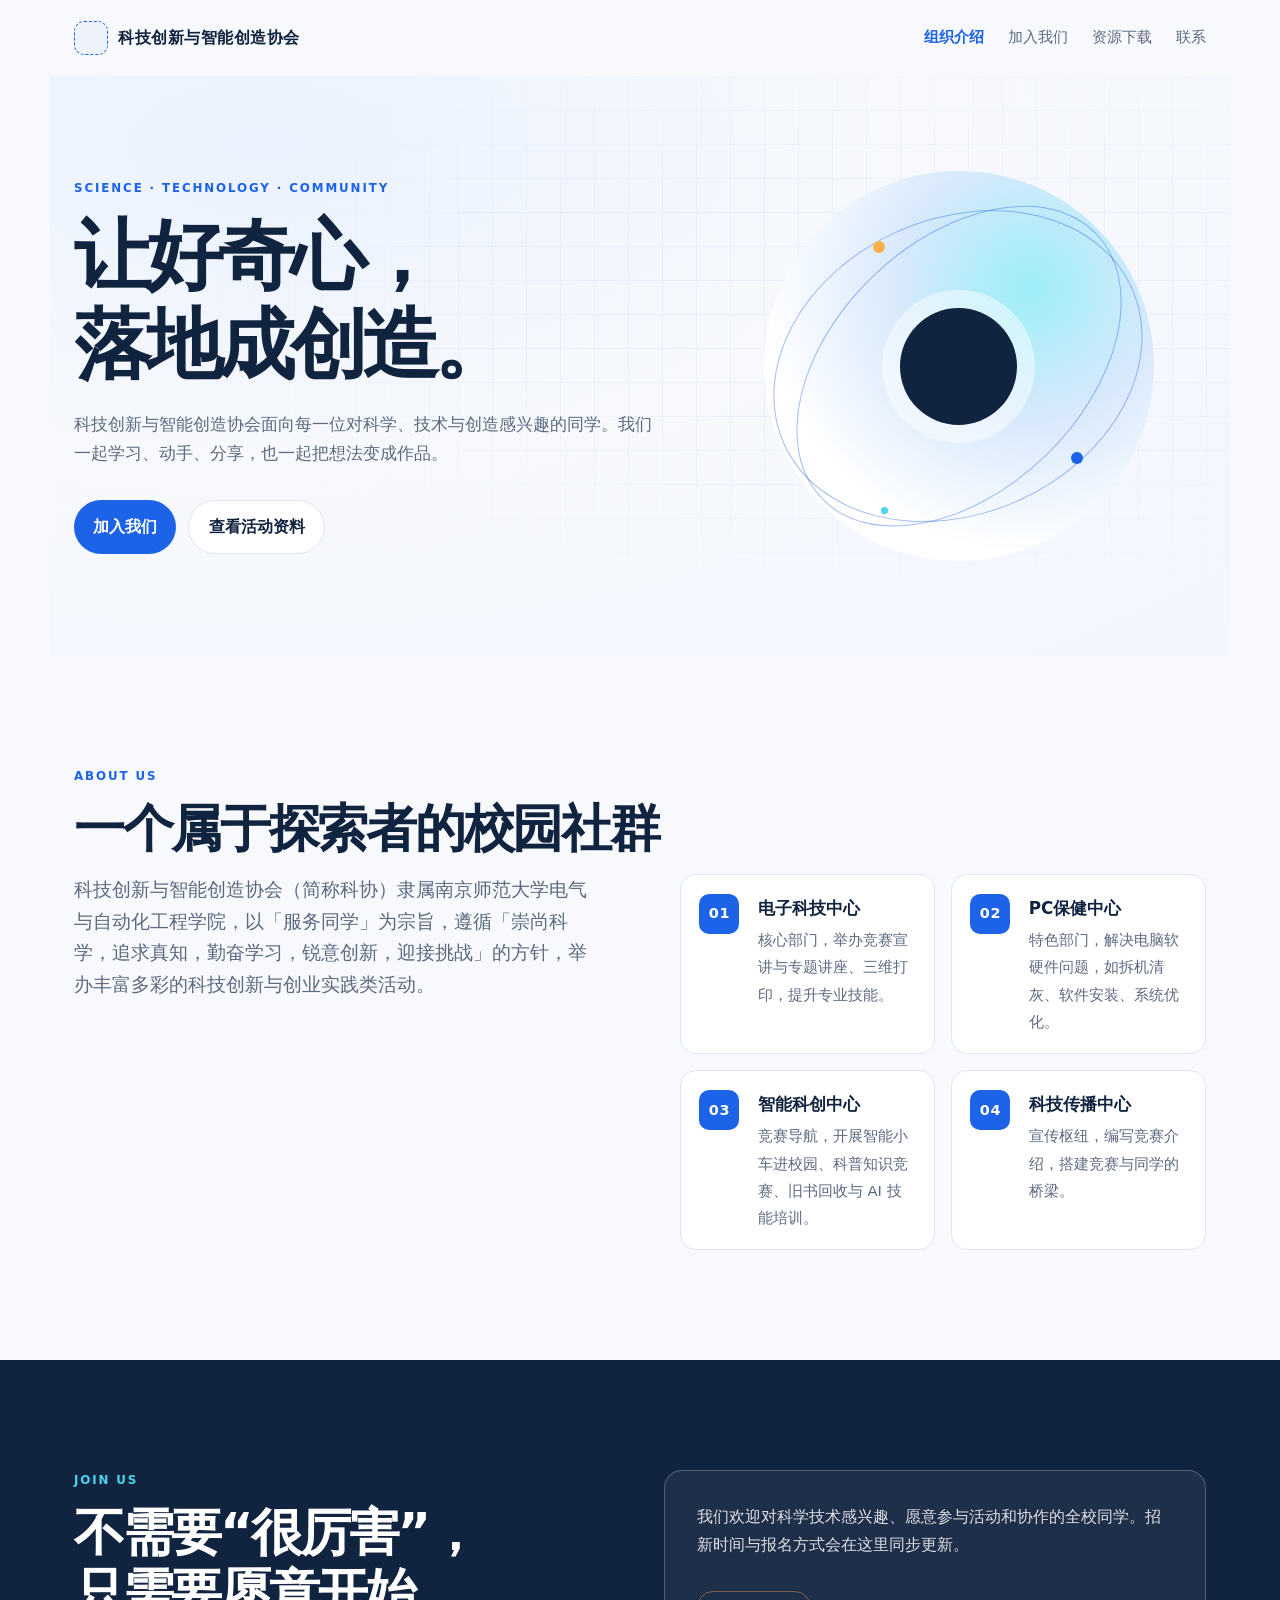
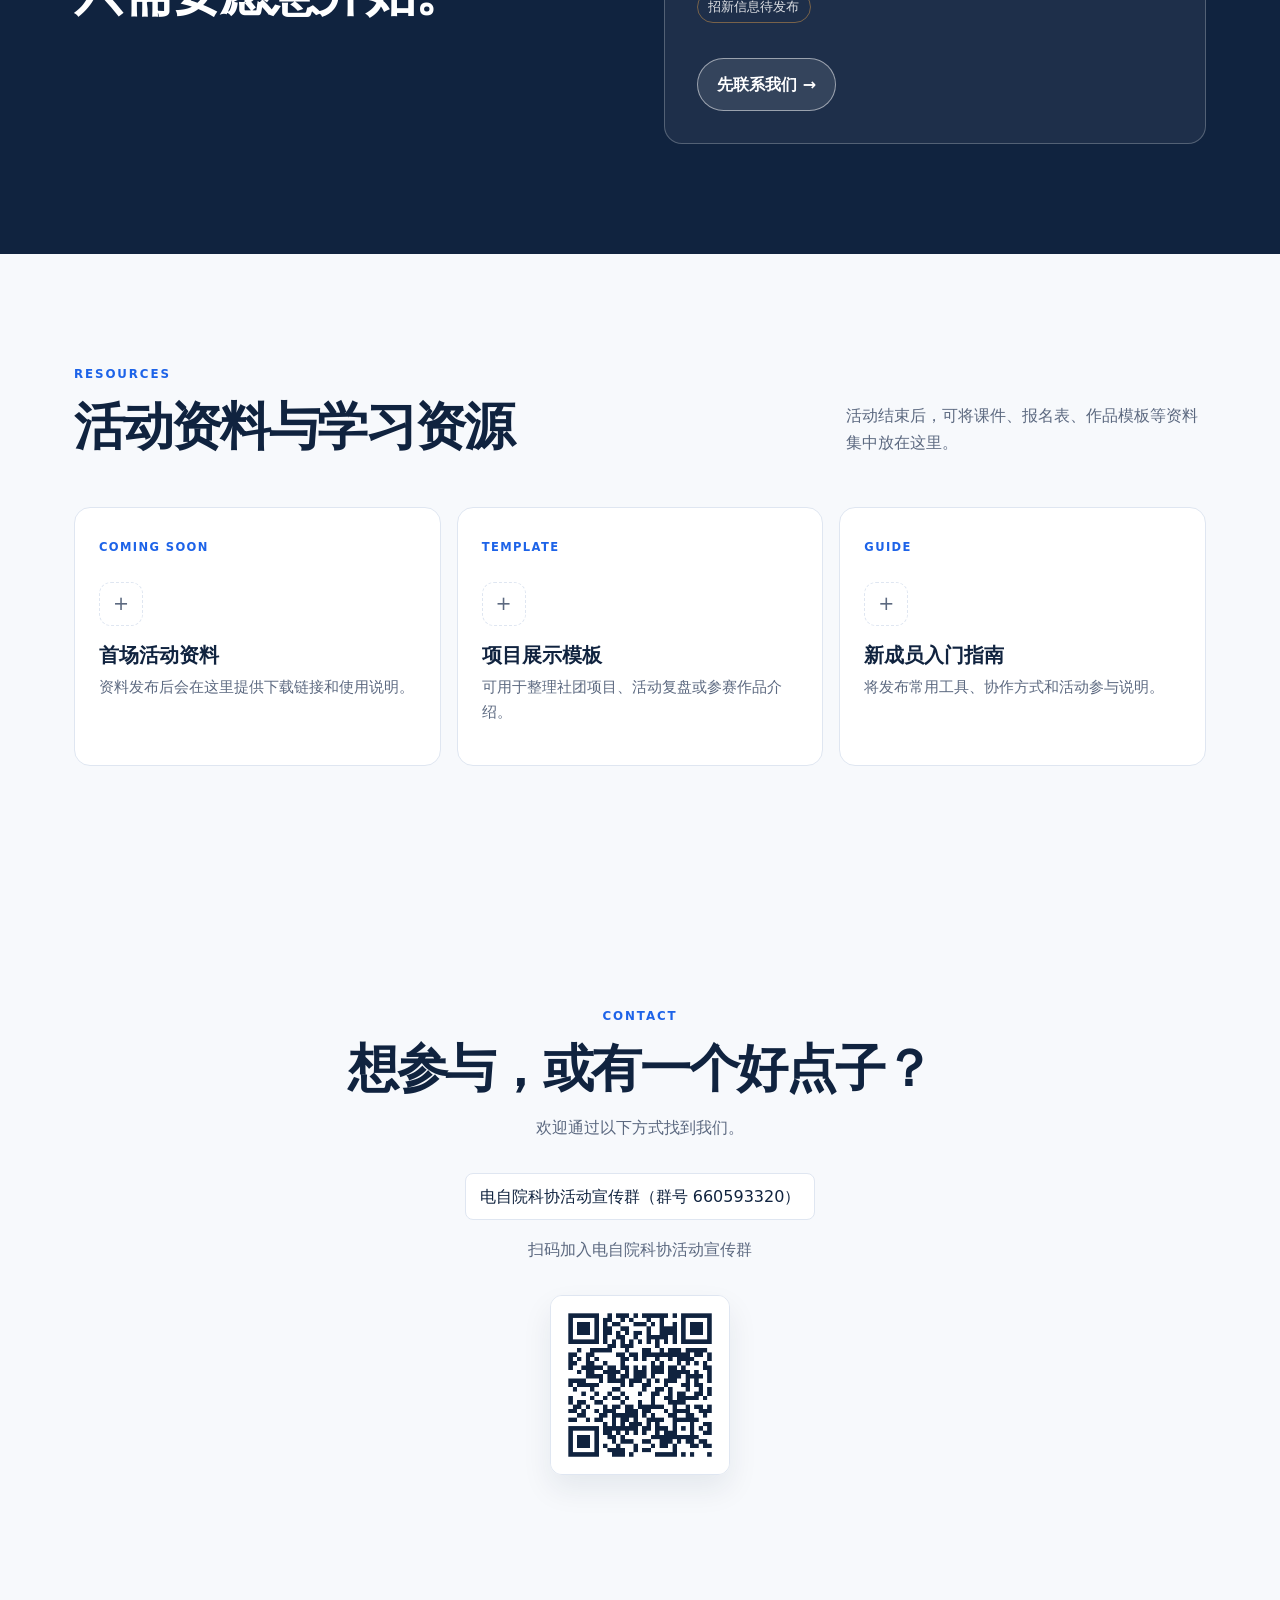
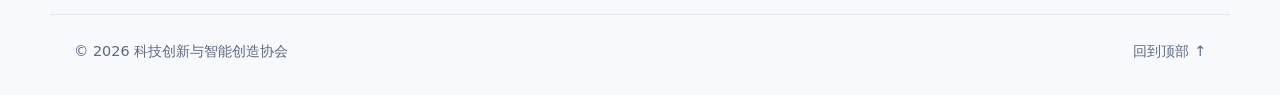
==== index.html @ 6de20d25 "feat(site): 添加favicon与分享元信息 - 新增 favicon.svg：抽象轨道图形（深蓝底、青色轨道、蓝色圆心、橙色星点），与主站品牌元素一致。 - head 增加 favicon" ====
<!doctype html>
<html lang="zh-CN">
  <head>
    <meta charset="UTF-8" />
    <meta name="viewport" content="width=device-width, initial-scale=1.0" />
    <meta
      name="description"
      content="科技创新与智能创造协会（科协）：连接热爱科学与技术的同学，开展学习、实践与分享。"
    />
    <title>科技创新与智能创造协会</title>
    <link rel="stylesheet" href="styles.css" />
    <link rel="icon" type="image/svg+xml" href="favicon.svg" />
    <meta name="theme-color" content="#10233f" />
    <meta property="og:title" content="科技创新与智能创造协会" />
    <meta property="og:description" content="科技创新与智能创造协会（科协）：连接热爱科学与技术的同学，开展学习、实践与分享。" />
    <meta property="og:type" content="website" />
    <meta property="og:url" content="https://mashedpotato817.github.io/kexieweb/" />
  </head>
  <body>
    <a class="skip-link" href="#main">跳到主要内容</a>
    <header class="site-header">
      <a class="brand" href="#top" aria-label="科技创新与智能创造协会首页">
        <span class="brand-mark" aria-hidden="true"></span>
        <span>科技创新与智能创造协会</span>
      </a>
      <button class="menu-button" type="button" aria-expanded="false" aria-controls="nav">菜单</button>
      <nav id="nav" aria-label="主导航">
        <a href="#about">组织介绍</a>
        <a href="#join">加入我们</a>
        <a href="#resources">资源下载</a>
        <a href="#contact">联系</a>
      </nav>
    </header>

    <main id="main">
      <section id="top" class="hero">
        <div class="hero-copy">
          <p class="eyebrow">SCIENCE · TECHNOLOGY · COMMUNITY</p>
          <h1>让好奇心，<br />落地成创造。</h1>
          <p class="lead">科技创新与智能创造协会面向每一位对科学、技术与创造感兴趣的同学。我们一起学习、动手、分享，也一起把想法变成作品。</p>
          <div class="hero-actions">
            <a class="button primary" href="#join">加入我们</a>
            <a class="button secondary" href="#resources">查看活动资料</a>
          </div>
        </div>
        <div class="hero-orbit" aria-hidden="true">
          <div class="orbit-ring ring-one"></div>
          <div class="orbit-ring ring-two"></div>
          <div class="orbit-core" aria-hidden="true"></div>
          <span class="star star-a"></span><span class="star star-b"></span><span class="star star-c"></span>
        </div>
      </section>

      <section id="about" class="section about">
        <div class="section-heading">
          <p class="eyebrow">ABOUT US</p>
          <h2>一个属于探索者的校园社群</h2>
        </div>
        <div class="about-grid">
          <p>科技创新与智能创造协会（简称科协）隶属南京师范大学电气与自动化工程学院，以「服务同学」为宗旨，遵循「崇尚科学，追求真知，勤奋学习，锐意创新，迎接挑战」的方针，举办丰富多彩的科技创新与创业实践类活动。</p>
          <div class="value-list">
            <article><span class="dept-num" aria-hidden="true">01</span><div><strong>电子科技中心</strong><span>核心部门，举办竞赛宣讲与专题讲座、三维打印，提升专业技能。</span></div></article>
            <article><span class="dept-num" aria-hidden="true">02</span><div><strong>PC保健中心</strong><span>特色部门，解决电脑软硬件问题，如拆机清灰、软件安装、系统优化。</span></div></article>
            <article><span class="dept-num" aria-hidden="true">03</span><div><strong>智能科创中心</strong><span>竞赛导航，开展智能小车进校园、科普知识竞赛、旧书回收与 AI 技能培训。</span></div></article>
            <article><span class="dept-num" aria-hidden="true">04</span><div><strong>科技传播中心</strong><span>宣传枢纽，编写竞赛介绍，搭建竞赛与同学的桥梁。</span></div></article>
          </div>
        </div>
      </section>

      <section id="join" class="section join">
        <div>
          <p class="eyebrow">JOIN US</p>
          <h2>不需要“很厉害”，<br />只需要愿意开始。</h2>
        </div>
        <div class="join-card">
          <p>我们欢迎对科学技术感兴趣、愿意参与活动和协作的全校同学。招新时间与报名方式会在这里同步更新。</p>
          <p class="notice">招新信息待发布</p>
          <a class="button secondary" href="#contact">先联系我们 →</a>
        </div>
      </section>

      <section id="resources" class="section resources">
        <div class="section-heading split-heading">
          <div><p class="eyebrow">RESOURCES</p><h2>活动资料与学习资源</h2></div>
          <p>活动结束后，可将课件、报名表、作品模板等资料集中放在这里。</p>
        </div>
        <div class="resource-grid">
          <article class="resource-card empty-card">
            <span class="resource-type">COMING SOON</span>
            <span class="resource-icon" aria-hidden="true"></span>
            <h3>首场活动资料</h3>
            <p>资料发布后会在这里提供下载链接和使用说明。</p>
          </article>
          <article class="resource-card empty-card">
            <span class="resource-type">TEMPLATE</span>
            <span class="resource-icon" aria-hidden="true"></span>
            <h3>项目展示模板</h3>
            <p>可用于整理社团项目、活动复盘或参赛作品介绍。</p>
          </article>
          <article class="resource-card empty-card">
            <span class="resource-type">GUIDE</span>
            <span class="resource-icon" aria-hidden="true"></span>
            <h3>新成员入门指南</h3>
            <p>将发布常用工具、协作方式和活动参与说明。</p>
          </article>
        </div>
      </section>

      <section id="contact" class="section contact">
        <p class="eyebrow">CONTACT</p>
        <h2>想参与，或有一个好点子？</h2>
        <p>欢迎通过以下方式找到我们。</p>
        <div class="contact-links">
          <a href="https://qm.qq.com/q/hEafZMdJ4s" target="_blank" rel="noopener noreferrer">电自院科协活动宣传群（群号 660593320）</a>
        </div>
        <p class="qr-note">扫码加入电自院科协活动宣传群</p>
        <img class="contact-qr" src="assets/qrs/QQgroup2-qr.png" alt="电自院科协活动宣传群二维码" loading="lazy" width="180" height="180" />
      </section>
    </main>

    <footer><span>© <span id="year"></span> 科技创新与智能创造协会</span><a href="#top">回到顶部 ↑</a></footer>
    <script src="script.js"></script>
  </body>
</html>
---- styles.css ----
:root {
  --ink: #10233f;
  --muted: #5c6980;
  --paper: #f7f9fc;
  --line: #dfe6f1;
  --blue: #1d63e8;
  --cyan: #49d5ed;
  --orange: #ffb04a;
  --white: #fff;
  --accent: #7a5cff;
  --radius: 16px;
  --shadow: 0 14px 30px rgba(16, 35, 63, 0.08);
  --grad: radial-gradient(120% 120% at 18% 12%, #eaf2ff 0%, #f7f9fc 45%, #f2f6ff 100%);
}

* { box-sizing: border-box; }
html { scroll-behavior: smooth; }
body {
  margin: 0;
  color: var(--ink);
  background: var(--paper);
  font: 16px/1.7 "Microsoft YaHei", "PingFang SC", system-ui, sans-serif;
}
a { color: inherit; text-decoration: none; }
:focus-visible {
  outline: 3px solid var(--accent);
  outline-offset: 2px;
  border-radius: 4px;
}
.skip-link { position: absolute; left: -999px; }
.skip-link:focus {
  left: 1rem;
  top: 1rem;
  z-index: 10;
  background: #fff;
  padding: 0.5rem 1rem;
}

.site-header {
  min-height: 76px;
  display: flex;
  align-items: center;
  justify-content: space-between;
  gap: 2rem;
  max-width: 1180px;
  padding: 0 24px;
  margin: auto;
}
.brand {
  display: flex;
  align-items: center;
  gap: 0.65rem;
  font-weight: 800;
  letter-spacing: 0.03em;
}
.brand-mark {
  display: block;
  width: 34px;
  height: 34px;
  border: 1px dashed var(--blue);
  border-radius: 10px;
  background: rgba(29, 99, 232, 0.04);
}
nav {
  display: flex;
  gap: 1.5rem;
  color: var(--muted);
  font-size: 0.94rem;
}
nav a:hover, footer a:hover, .text-link:hover { color: var(--blue); }
nav a.active { color: var(--blue); font-weight: 700; }

.section.js-reveal {
  transform: translateY(16px);
  transition: transform 0.6s ease, opacity 0.6s ease;
}
.section.js-reveal.revealed { opacity: 1; transform: none; }
@media (prefers-reduced-motion: reduce) {
  .section.js-reveal { opacity: 1; transform: none; transition: none; }
}

.menu-button {
  display: none;
  border: 0;
  background: none;
  color: var(--ink);
  font: inherit;
}

.hero, .section, footer {
  max-width: 1180px;
  margin: auto;
  padding-left: 24px;
  padding-right: 24px;
}
.hero {
  min-height: 580px;
  display: grid;
  grid-template-columns: 1.1fr 0.9fr;
  align-items: center;
  gap: 2rem;
  background: var(--grad);
  position: relative;
}
.hero::before {
  content: "";
  position: absolute;
  inset: 0;
  background-image: linear-gradient(rgba(29, 99, 232, 0.05) 1px, transparent 1px),
    linear-gradient(90deg, rgba(29, 99, 232, 0.05) 1px, transparent 1px);
  background-size: 34px 34px;
  mask-image: radial-gradient(80% 70% at 70% 40%, #000 30%, transparent 75%);
  pointer-events: none;
}
.hero > * { position: relative; }

.eyebrow {
  margin: 0 0 0.8rem;
  color: var(--blue);
  font-size: 0.74rem;
  font-weight: 800;
  letter-spacing: 0.16em;
}
h1, h2, h3, p { margin-top: 0; }
h1, h2, h3 { line-height: 1.16; }
h1 {
  font-size: clamp(2.8rem, 6vw, 5.4rem);
  letter-spacing: -0.065em;
  margin-bottom: 1.25rem;
}
h2 {
  font-size: clamp(2rem, 4vw, 3.3rem);
  letter-spacing: -0.045em;
  margin-bottom: 1rem;
}

.lead {
  max-width: 580px;
  color: var(--muted);
  font-size: 1.08rem;
}
.hero-actions {
  display: flex;
  flex-wrap: wrap;
  gap: 0.75rem;
  margin-top: 2rem;
}
.button {
  display: inline-flex;
  align-items: center;
  justify-content: center;
  border-radius: 999px;
  padding: 0.75rem 1.2rem;
  font-weight: 700;
  transition: transform 0.18s ease, box-shadow 0.18s ease, background 0.18s ease;
}
.primary { background: var(--blue); color: #fff; }
.secondary { border: 1px solid var(--line); background: #fff; }
.primary:hover {
  background: var(--accent);
  box-shadow: 0 10px 22px rgba(29, 99, 232, 0.28);
  transform: translateY(-2px);
}
.secondary:hover {
  border-color: var(--blue);
  color: var(--blue);
  box-shadow: 0 8px 18px rgba(16, 35, 63, 0.08);
  transform: translateY(-2px);
}
.button:active { transform: translateY(0); }

.hero-orbit {
  position: relative;
  width: min(390px, 75vw);
  aspect-ratio: 1;
  margin: auto;
  border-radius: 50%;
  background: radial-gradient(circle at 68% 30%, #9ceef8, #d9e9fc 35%, #fff 70%);
  overflow: hidden;
}
.orbit-core {
  position: absolute;
  inset: 35%;
  display: grid;
  place-items: center;
  border-radius: 50%;
  background: var(--ink);
  color: #fff;
  font-size: 1.6rem;
  font-weight: 800;
  letter-spacing: 0.1em;
  box-shadow: 0 0 0 18px rgba(255, 255, 255, 0.45);
}
.orbit-ring {
  position: absolute;
  border: 1px solid rgba(29, 99, 232, 0.42);
  border-radius: 50%;
  transform: rotate(-24deg);
}
.ring-one { inset: 12% 1%; }
.ring-two { inset: 1% 18%; transform: rotate(46deg); }
@keyframes floaty {
  0%, 100% { transform: translateY(0); }
  50% { transform: translateY(-6px); }
}
.star {
  position: absolute;
  width: 12px;
  height: 12px;
  border-radius: 50%;
  background: var(--orange);
  animation: floaty 5s ease-in-out infinite;
}
.star-a { top: 18%; left: 28%; }
.star-b { right: 18%; bottom: 25%; background: var(--blue); animation-delay: 0.8s; }
.star-c { bottom: 12%; left: 30%; width: 7px; height: 7px; background: var(--cyan); animation-delay: 1.6s; }

.section { padding-top: 110px; padding-bottom: 110px; }
.about-grid {
  display: grid;
  grid-template-columns: 1fr 1fr;
  gap: 5rem;
  align-items: start;
}
.about-grid > p { font-size: 1.16rem; color: var(--muted); }
.value-list {
  display: grid;
  grid-template-columns: 1fr 1fr;
  gap: 1rem;
}
.value-list article {
  display: grid;
  grid-template-columns: 44px 1fr;
  gap: 0.9rem;
  align-items: start;
  padding: 1.15rem;
  border: 1px solid var(--line);
  border-radius: var(--radius);
  background: #fff;
  transition: transform 0.2s, box-shadow 0.2s, border-color 0.2s;
}
.value-list article:hover {
  transform: translateY(-3px);
  box-shadow: var(--shadow);
  border-color: var(--blue);
}
.value-list .dept-num {
  display: grid;
  place-items: center;
  width: 40px;
  height: 40px;
  border-radius: 10px;
  color: #fff;
  background: var(--blue);
  font-weight: 800;
  font-size: 0.9rem;
  letter-spacing: 0.05em;
}
.value-list strong { display: block; font-size: 1.05rem; margin-bottom: 0.25rem; }
.value-list span { color: var(--muted); font-size: 0.92rem; }

.join {
  display: grid;
  grid-template-columns: 1fr 1fr;
  gap: 3rem;
  color: #fff;
  background: var(--ink);
  max-width: none;
  padding-left: max(24px, calc((100vw - 1132px) / 2));
  padding-right: max(24px, calc((100vw - 1132px) / 2));
}
.join .eyebrow { color: var(--cyan); }
.join-card {
  padding: 2rem;
  border: 1px solid rgba(255, 255, 255, 0.24);
  border-radius: 18px;
  background: rgba(255, 255, 255, 0.06);
  display: flex;
  flex-direction: column;
  gap: 1.1rem;
  align-items: flex-start;
}
.join-card p { color: rgba(255, 255, 255, 0.85); }
.join-card .button { margin-top: 0.3rem; }
.join-card .secondary {
  border-color: rgba(255, 255, 255, 0.5);
  background: rgba(255, 255, 255, 0.1);
  color: #fff;
}
.join-card .secondary:hover {
  border-color: var(--cyan);
  color: var(--cyan);
  box-shadow: 0 8px 18px rgba(0, 0, 0, 0.25);
}
.notice {
  display: inline-block;
  padding: 0.23rem 0.65rem;
  color: var(--orange);
  border: 1px solid rgba(255, 176, 74, 0.4);
  border-radius: 999px;
  font-size: 0.8rem;
}
.text-link { font-weight: 800; transition: color 0.18s ease; }
.text-link:hover { color: var(--cyan); }

.split-heading {
  display: flex;
  justify-content: space-between;
  align-items: end;
  gap: 2rem;
}
.split-heading > p { max-width: 360px; color: var(--muted); }

.resource-grid {
  display: grid;
  grid-template-columns: repeat(3, 1fr);
  gap: 1rem;
  margin-top: 2.2rem;
}
.resource-card {
  min-height: 220px;
  padding: 1.5rem;
  background: #fff;
  border: 1px solid var(--line);
  border-radius: var(--radius);
  transition: transform 0.2s, box-shadow 0.2s;
}
.resource-card:hover {
  transform: translateY(-4px);
  box-shadow: var(--shadow);
}
.resource-type { color: var(--blue); font-size: 0.72rem; font-weight: 800; letter-spacing: 0.12em; }
.resource-icon {
  display: grid;
  place-items: center;
  width: 44px;
  height: 44px;
  margin-top: 1.4rem;
  border: 1px dashed var(--line);
  border-radius: 12px;
  color: var(--muted);
  font-size: 1.2rem;
}
.resource-icon::before { content: "+"; }
.resource-card h3 { margin: 1.1rem 0 0.5rem; font-size: 1.25rem; }
.resource-card p { color: var(--muted); font-size: 0.94rem; }

.contact { text-align: center; padding-top: 130px; padding-bottom: 130px; }
.contact > p:not(.eyebrow) {
  max-width: 550px;
  margin: 0 auto 2rem;
  color: var(--muted);
}
.contact-links {
  display: flex;
  flex-wrap: wrap;
  justify-content: center;
  gap: 0.6rem;
  margin-bottom: 1rem;
}
.contact-links > * {
  padding: 0.55rem 0.85rem;
  background: #fff;
  border: 1px solid var(--line);
  border-radius: 8px;
  transition: border-color 0.18s, color 0.18s, transform 0.18s;
}
.contact-links a:hover {
  border-color: var(--blue);
  color: var(--blue);
  transform: translateY(-2px);
}
.qr-note { margin-top: 1.5rem; color: var(--muted); }
.contact-qr {
  width: 180px;
  height: 180px;
  object-fit: contain;
  border-radius: 12px;
  border: 1px solid var(--line);
  box-shadow: var(--shadow);
}

footer {
  display: flex;
  justify-content: space-between;
  gap: 1rem;
  padding-top: 1.5rem;
  padding-bottom: 2rem;
  color: var(--muted);
  border-top: 1px solid var(--line);
  font-size: 0.9rem;
}

@media (max-width: 700px) {
  .site-header { min-height: 64px; gap: 1rem; }
  .brand { min-width: 0; gap: 0.5rem; font-size: 0.92rem; }
  .brand > span:last-child { max-width: 180px; line-height: 1.25; }
  .menu-button { display: block; }
  nav {
    display: none;
    position: absolute;
    top: 64px;
    left: 0;
    right: 0;
    z-index: 5;
    flex-direction: column;
    gap: 0;
    padding: 0 24px 1rem;
    background: var(--paper);
    border-bottom: 1px solid var(--line);
  }
  nav.open { display: flex; }
  nav a { padding: 0.7rem 0; }
  .hero { min-height: auto; grid-template-columns: 1fr; padding-top: 68px; padding-bottom: 78px; }
  .hero-orbit { width: min(300px, 80vw); grid-row: 1; }
  .about-grid, .join, .value-list { grid-template-columns: 1fr; gap: 2rem; }
  .value-list { gap: 1rem; }
  .section { padding-top: 75px; padding-bottom: 75px; }
  .join { padding-top: 75px; padding-bottom: 75px; }
  .split-heading { display: block; }
  .resource-grid { grid-template-columns: 1fr; }
  footer { flex-direction: column; }
}
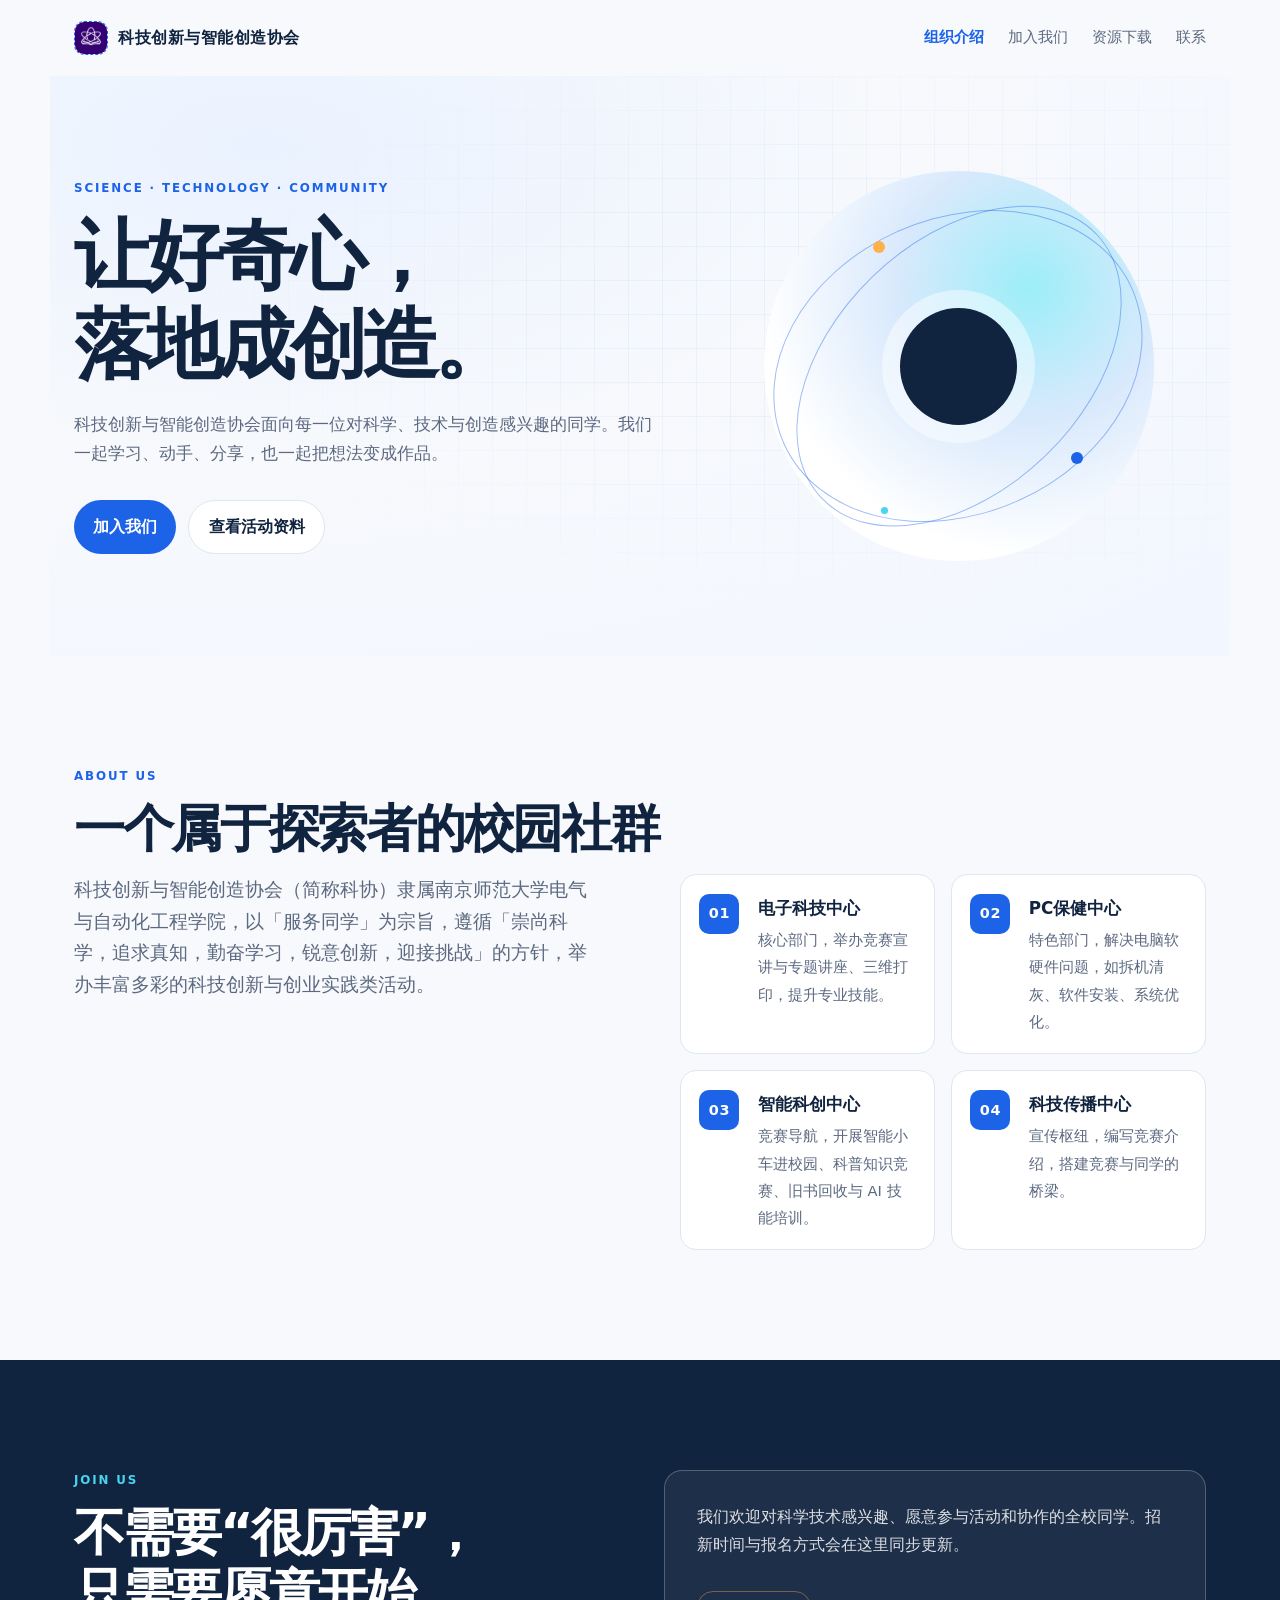
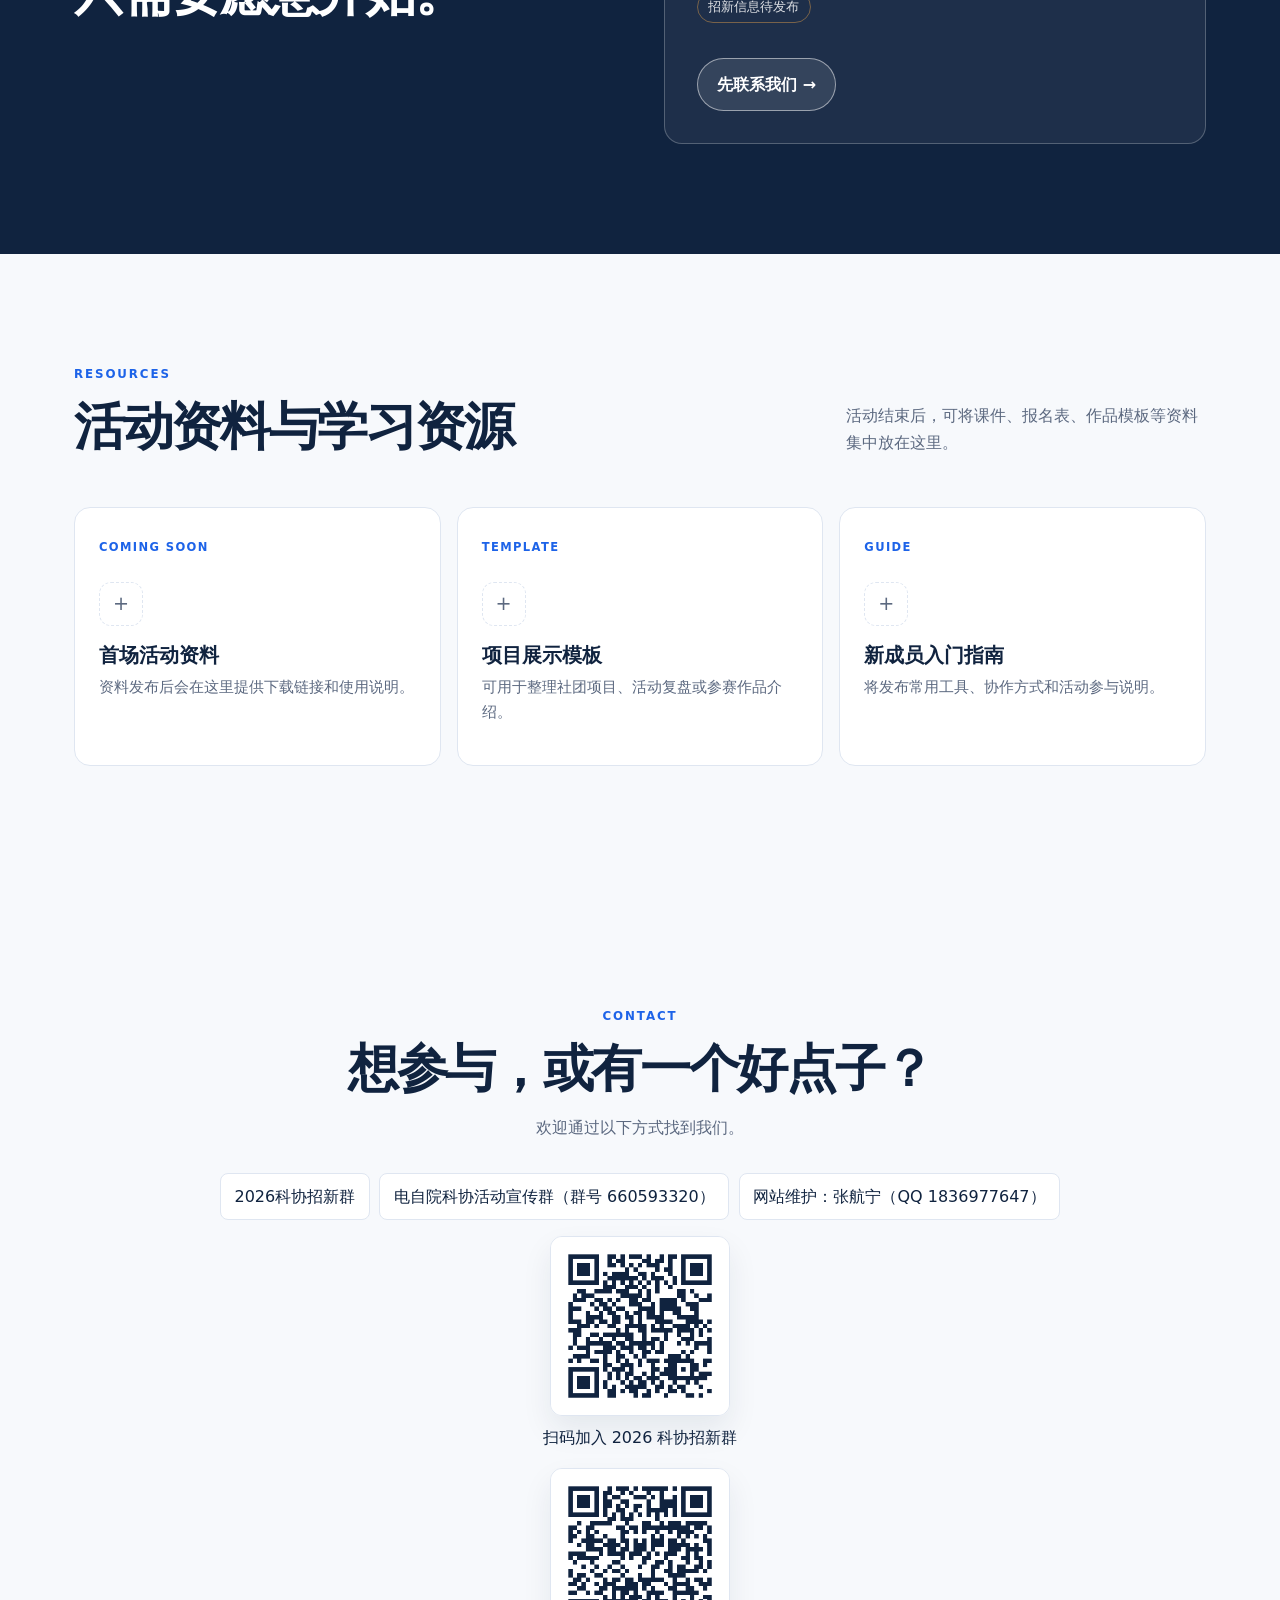
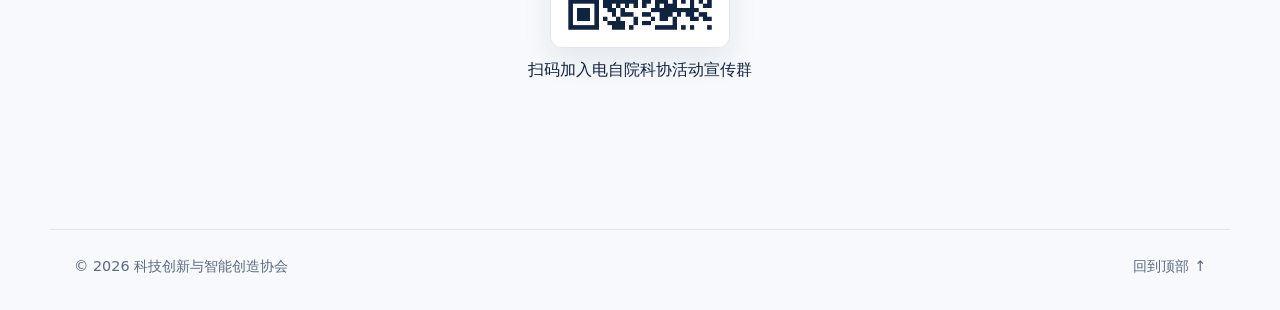
==== commit f63af683: "fix(site): 联系人身份修正为网站维护人员 - 联系方式区块中张航宁的身份由「负责人」修正为「网站维护」。  - 同步更新 docs/kexie-mes/README.md 登记处。  - 验" ====
--- a/index.html
+++ b/index.html
@@ -9,18 +9,22 @@
     />
     <title>科技创新与智能创造协会</title>
     <link rel="stylesheet" href="styles.css" />
-    <link rel="icon" type="image/svg+xml" href="favicon.svg" />
+    <link rel="icon" type="image/png" href="favicon.png" />
+    <link rel="apple-touch-icon" href="assets/images/apple-touch-icon.png" />
     <meta name="theme-color" content="#10233f" />
     <meta property="og:title" content="科技创新与智能创造协会" />
     <meta property="og:description" content="科技创新与智能创造协会（科协）：连接热爱科学与技术的同学，开展学习、实践与分享。" />
     <meta property="og:type" content="website" />
     <meta property="og:url" content="https://mashedpotato817.github.io/kexieweb/" />
+    <meta property="og:image" content="https://mashedpotato817.github.io/kexieweb/assets/images/og-cover.png" />
+    <meta property="og:image:width" content="1200" />
+    <meta property="og:image:height" content="630" />
   </head>
   <body>
     <a class="skip-link" href="#main">跳到主要内容</a>
     <header class="site-header">
       <a class="brand" href="#top" aria-label="科技创新与智能创造协会首页">
-        <span class="brand-mark" aria-hidden="true"></span>
+        <img class="brand-mark" src="assets/images/logo.png" alt="科技创新与智能创造协会 Logo" />
         <span>科技创新与智能创造协会</span>
       </a>
       <button class="menu-button" type="button" aria-expanded="false" aria-controls="nav">菜单</button>
@@ -111,10 +115,20 @@
         <h2>想参与，或有一个好点子？</h2>
         <p>欢迎通过以下方式找到我们。</p>
         <div class="contact-links">
+          <a href="https://qm.qq.com/q/XnoFCh1Di4" target="_blank" rel="noopener noreferrer">2026科协招新群</a>
           <a href="https://qm.qq.com/q/hEafZMdJ4s" target="_blank" rel="noopener noreferrer">电自院科协活动宣传群（群号 660593320）</a>
+          <span>网站维护：张航宁（QQ 1836977647）</span>
         </div>
-        <p class="qr-note">扫码加入电自院科协活动宣传群</p>
-        <img class="contact-qr" src="assets/qrs/QQgroup2-qr.png" alt="电自院科协活动宣传群二维码" loading="lazy" width="180" height="180" />
+        <div class="qr-group">
+          <figure class="qr-item">
+            <img class="contact-qr" src="assets/qrs/QQgroup3-recuit-qr.png" alt="2026科协招新群二维码" loading="lazy" width="180" height="180" />
+            <figcaption>扫码加入 2026 科协招新群</figcaption>
+          </figure>
+          <figure class="qr-item">
+            <img class="contact-qr" src="assets/qrs/QQgroup2-qr.png" alt="电自院科协活动宣传群二维码" loading="lazy" width="180" height="180" />
+            <figcaption>扫码加入电自院科协活动宣传群</figcaption>
+          </figure>
+        </div>
       </section>
     </main>
 
--- a/styles.css
+++ b/styles.css
@@ -6,7 +6,6 @@
   --blue: #1d63e8;
   --cyan: #49d5ed;
   --orange: #ffb04a;
-  --white: #fff;
   --accent: #7a5cff;
   --radius: 16px;
   --shadow: 0 14px 30px rgba(16, 35, 63, 0.08);
@@ -67,7 +66,7 @@
   color: var(--muted);
   font-size: 0.94rem;
 }
-nav a:hover, footer a:hover, .text-link:hover { color: var(--blue); }
+nav a:hover, footer a:hover { color: var(--blue); }
 nav a.active { color: var(--blue); font-weight: 700; }
 
 .section.js-reveal {
@@ -266,8 +265,8 @@
   color: #fff;
   background: var(--ink);
   max-width: none;
-  padding-left: max(24px, calc((100vw - 1132px) / 2));
-  padding-right: max(24px, calc((100vw - 1132px) / 2));
+  padding-left: max(24px, calc(50% - 566px));
+  padding-right: max(24px, calc(50% - 566px));
 }
 .join .eyebrow { color: var(--cyan); }
 .join-card {
@@ -300,9 +299,6 @@
   border-radius: 999px;
   font-size: 0.8rem;
 }
-.text-link { font-weight: 800; transition: color 0.18s ease; }
-.text-link:hover { color: var(--cyan); }
-
 .split-heading {
   display: flex;
   justify-content: space-between;
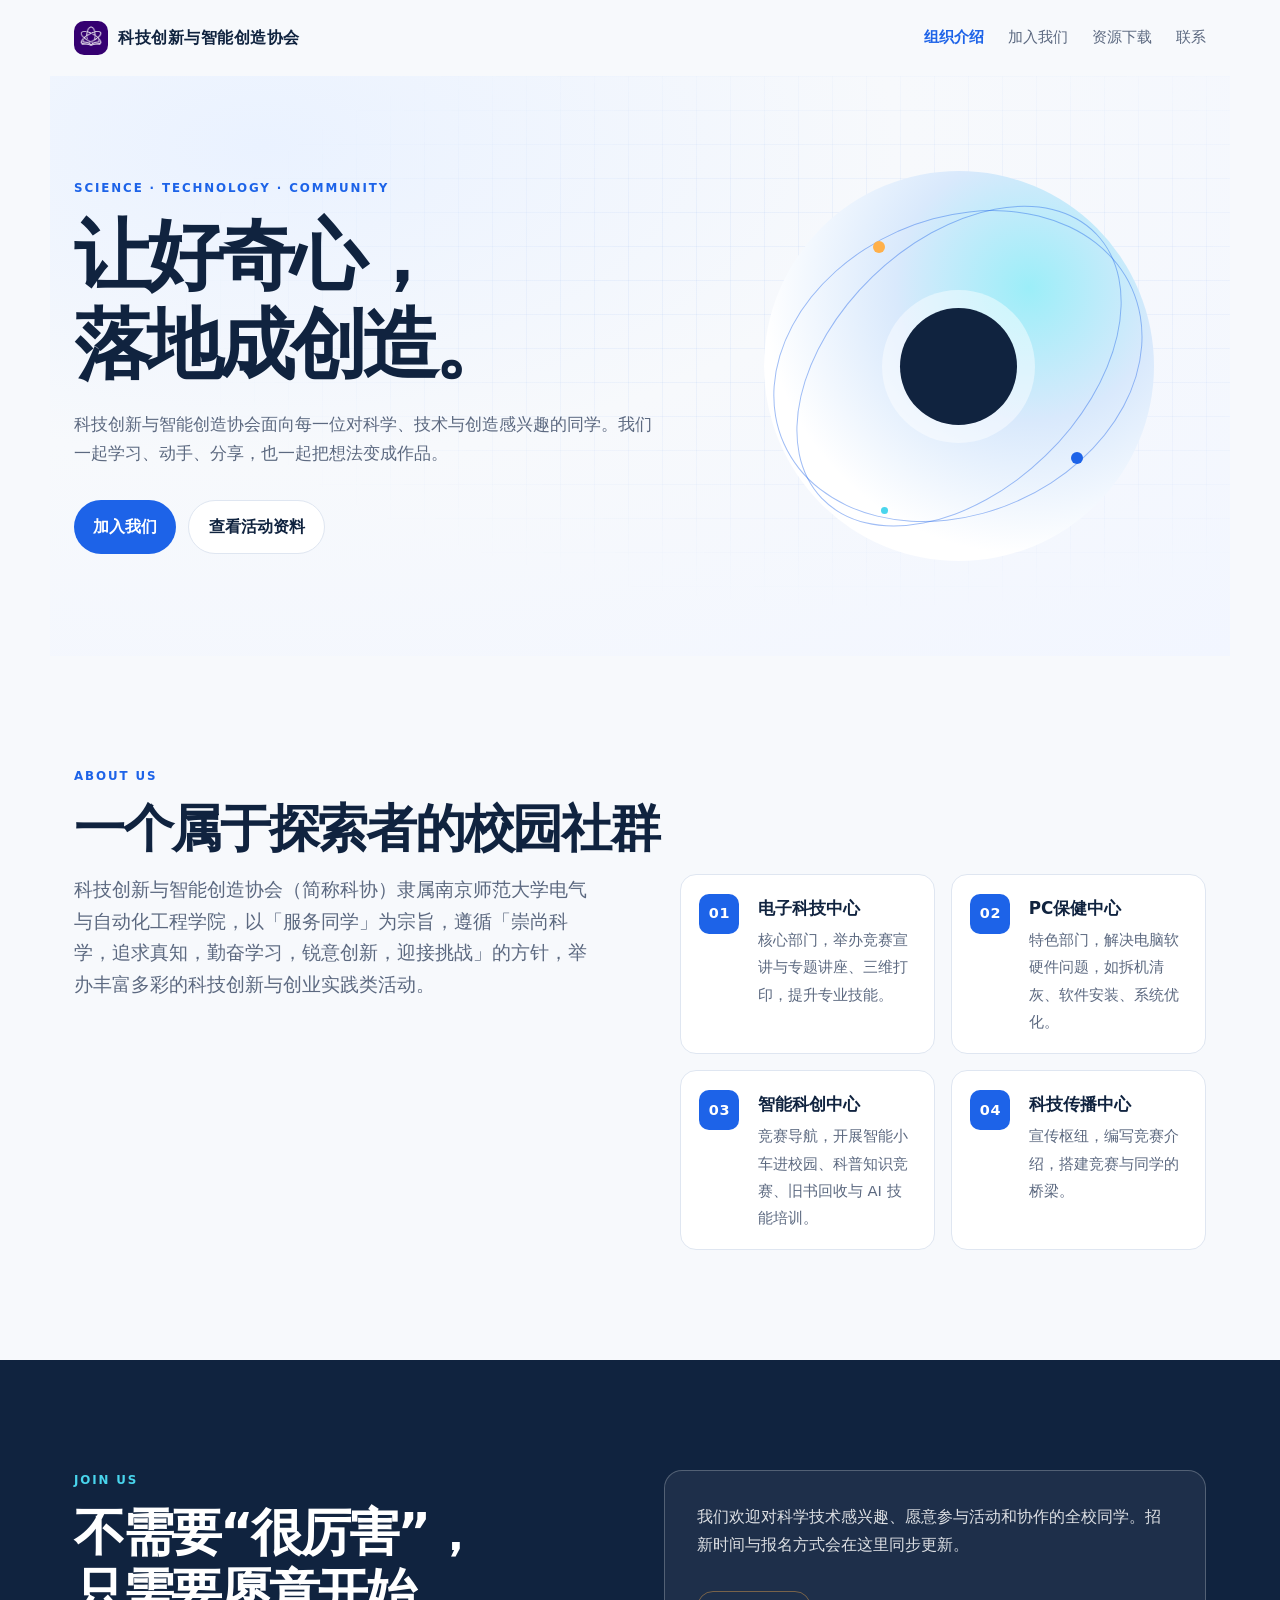
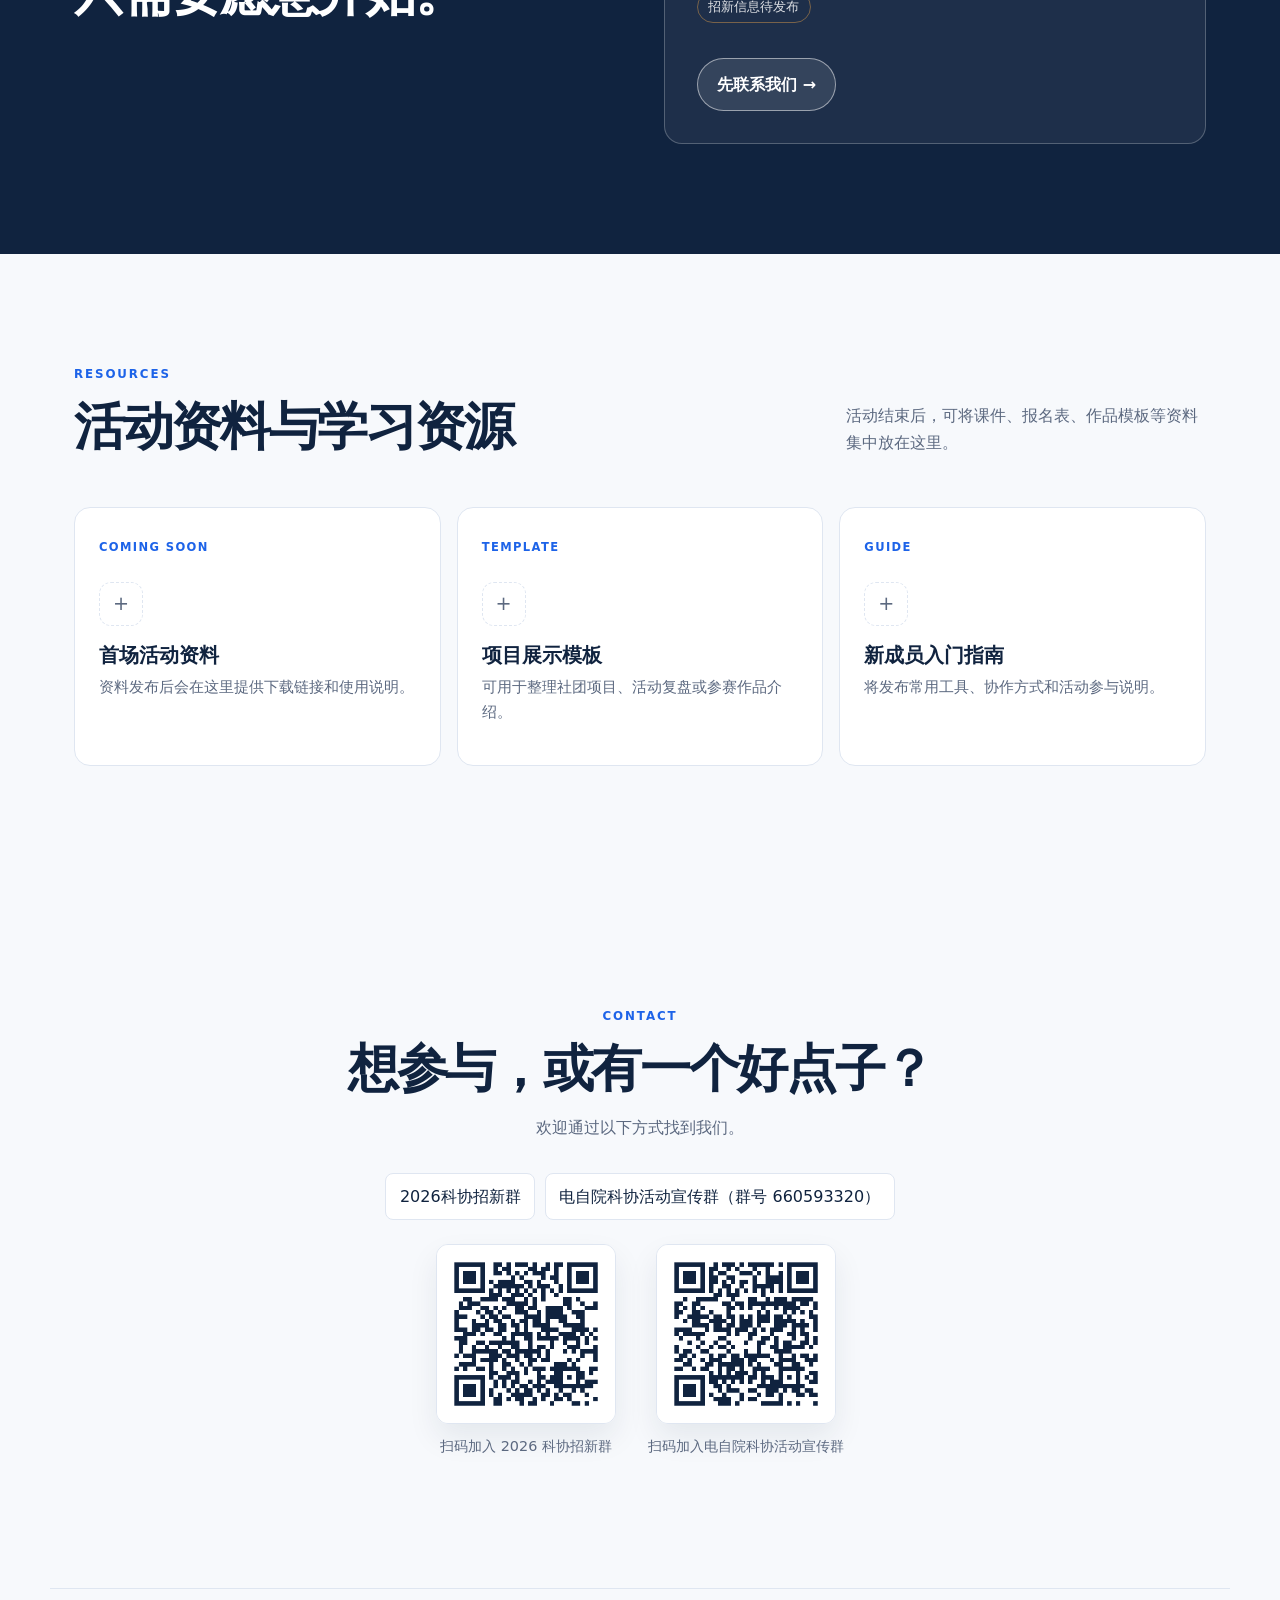
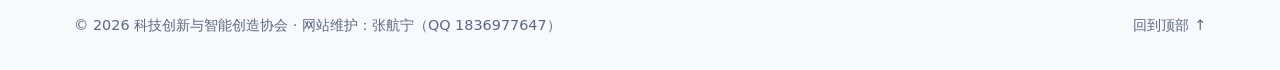
==== commit 8abf2e36: "fix(site): 网站维护信息移至页脚 - 联系方式区块移除“网站维护：张航宁”一行，保留两个群链接。  - 页脚改为“© 2026 科技创新与智能创造协会 · 网站维护：张航宁（QQ 18369" ====
--- a/index.html
+++ b/index.html
@@ -117,7 +117,6 @@
         <div class="contact-links">
           <a href="https://qm.qq.com/q/XnoFCh1Di4" target="_blank" rel="noopener noreferrer">2026科协招新群</a>
           <a href="https://qm.qq.com/q/hEafZMdJ4s" target="_blank" rel="noopener noreferrer">电自院科协活动宣传群（群号 660593320）</a>
-          <span>网站维护：张航宁（QQ 1836977647）</span>
         </div>
         <div class="qr-group">
           <figure class="qr-item">
@@ -132,7 +131,7 @@
       </section>
     </main>
 
-    <footer><span>© <span id="year"></span> 科技创新与智能创造协会</span><a href="#top">回到顶部 ↑</a></footer>
+    <footer><span>© <span id="year"></span> 科技创新与智能创造协会 · 网站维护：张航宁（QQ 1836977647）</span><a href="#top">回到顶部 ↑</a></footer>
     <script src="script.js"></script>
   </body>
 </html>
--- a/styles.css
+++ b/styles.css
@@ -56,9 +56,8 @@
   display: block;
   width: 34px;
   height: 34px;
-  border: 1px dashed var(--blue);
   border-radius: 10px;
-  background: rgba(29, 99, 232, 0.04);
+  object-fit: contain;
 }
 nav {
   display: flex;
@@ -375,6 +374,21 @@
   border: 1px solid var(--line);
   box-shadow: var(--shadow);
 }
+.qr-group {
+  display: flex;
+  flex-wrap: wrap;
+  justify-content: center;
+  gap: 2rem;
+  margin-top: 1.5rem;
+}
+.qr-item {
+  margin: 0;
+  display: flex;
+  flex-direction: column;
+  align-items: center;
+  gap: 0.6rem;
+}
+.qr-item figcaption { color: var(--muted); font-size: 0.9rem; }
 
 footer {
   display: flex;
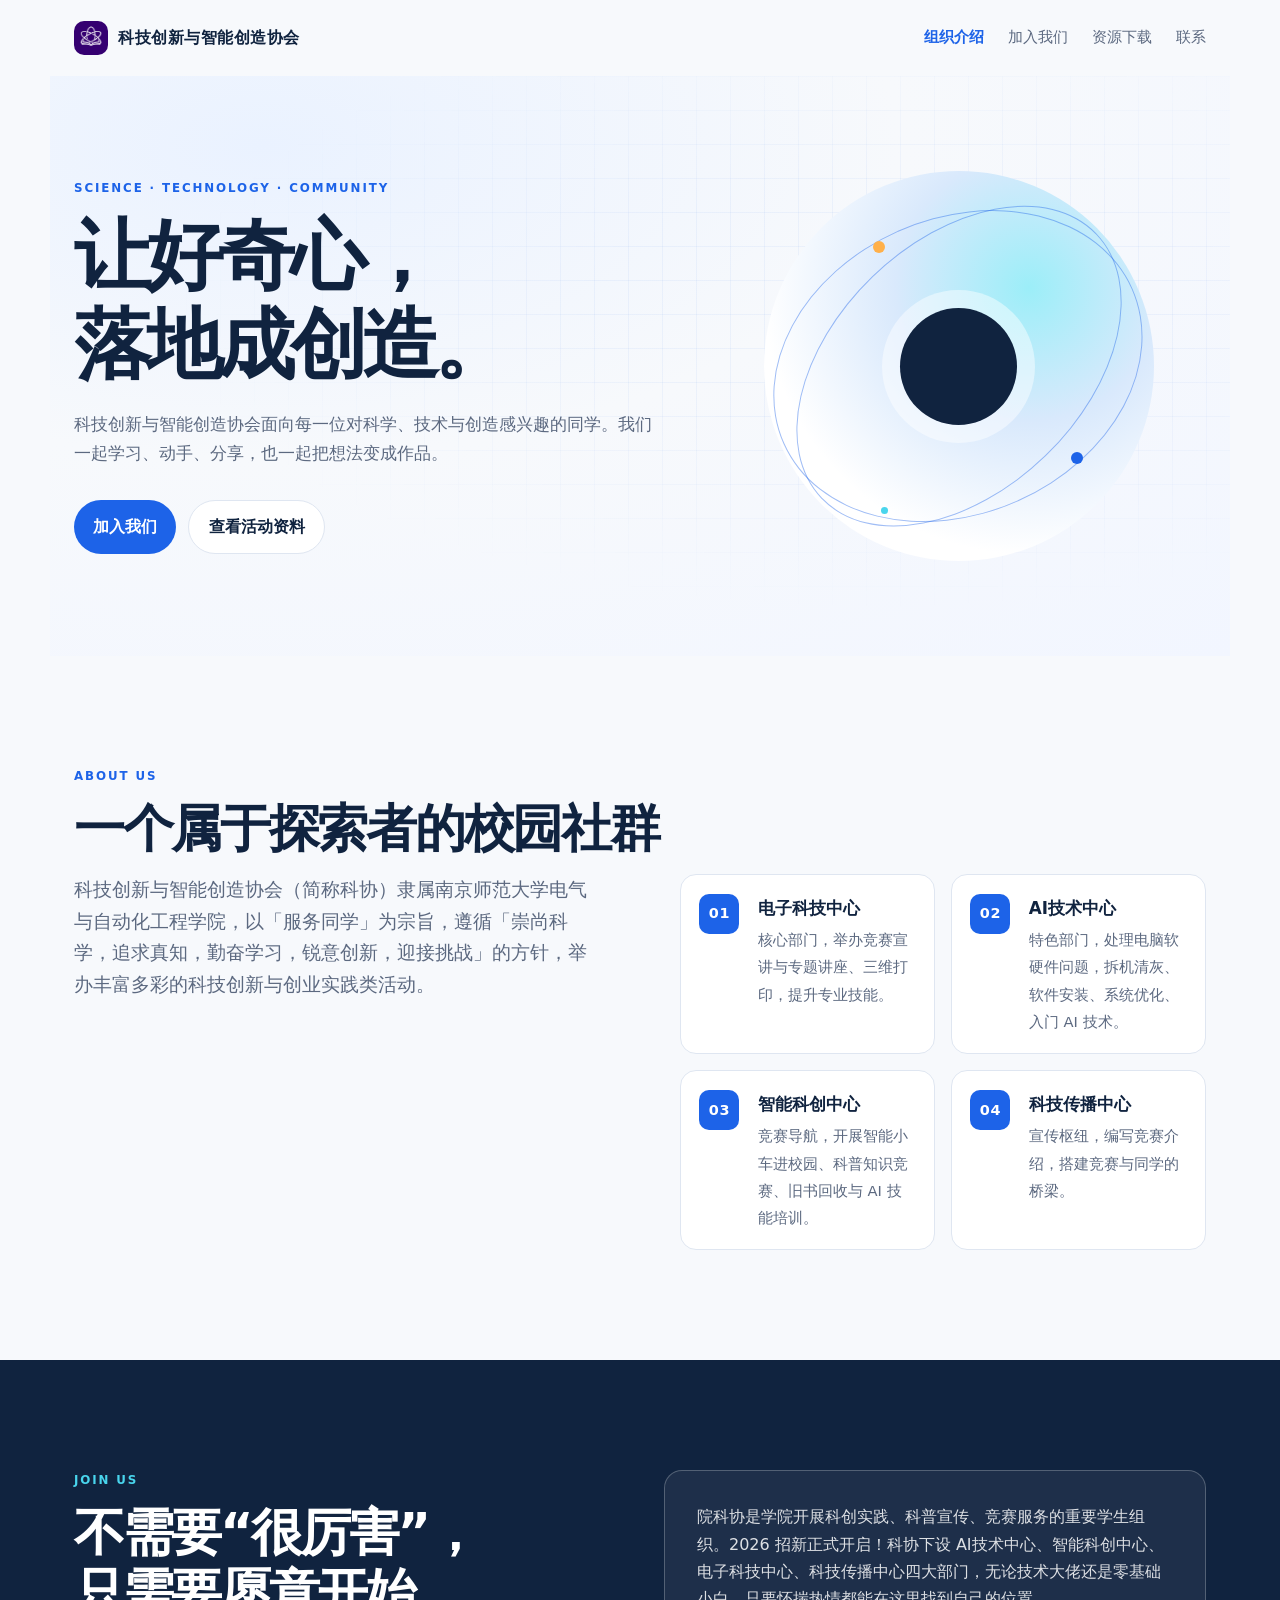
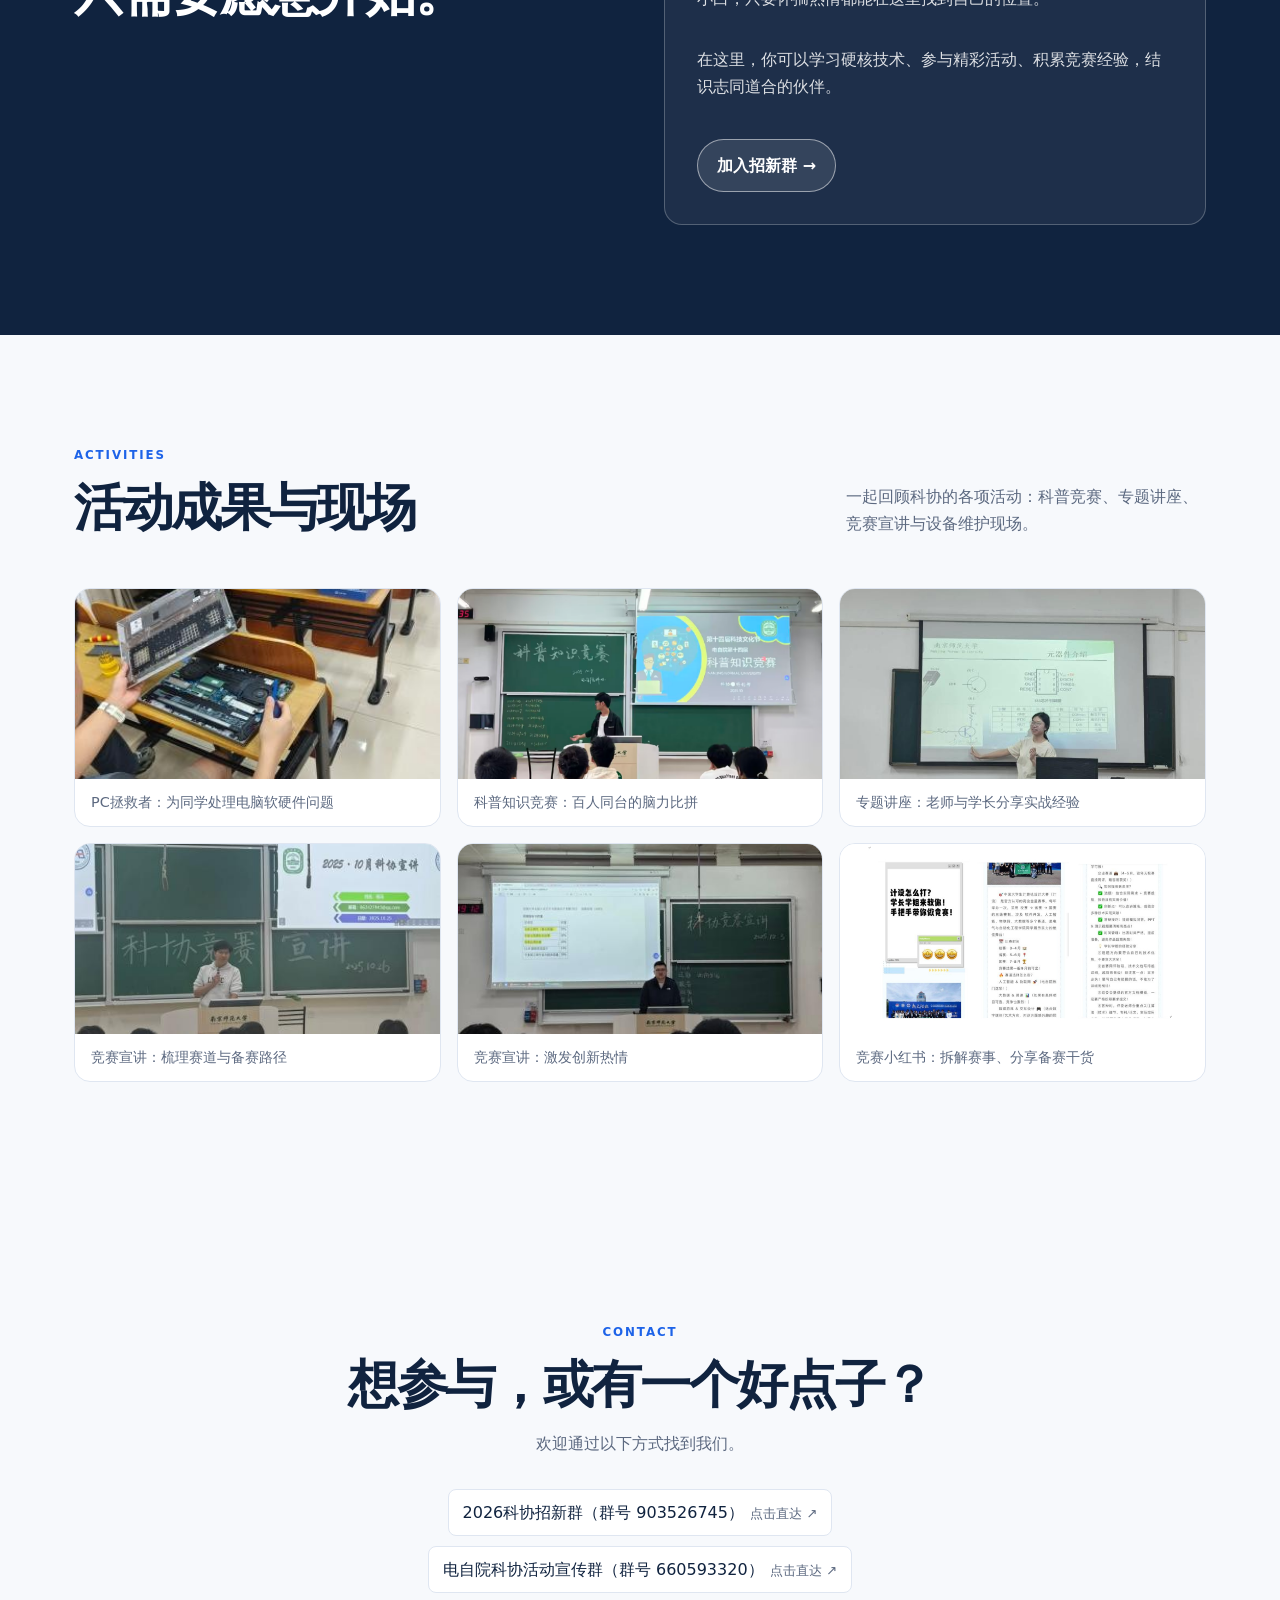
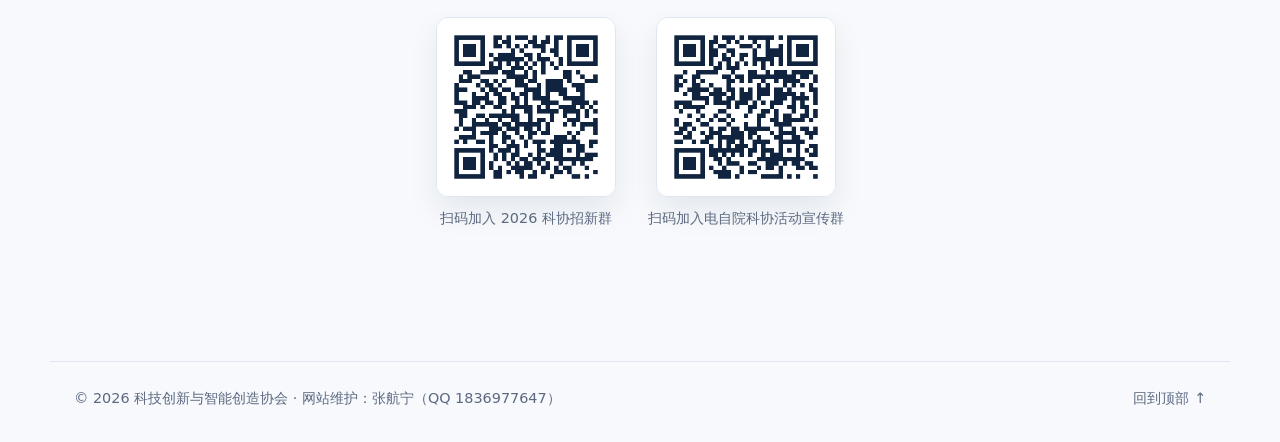
==== commit 3cd90c57: "feat(site): 更新招新公告与活动成果展示 - About：PC保健中心更名为 AI技术中心，简介更新为处理电脑软硬件问题与 AI 入门。 - Join：以精简版 2026 招新公告替换「招新" ====
--- a/index.html
+++ b/index.html
@@ -64,7 +64,7 @@
           <p>科技创新与智能创造协会（简称科协）隶属南京师范大学电气与自动化工程学院，以「服务同学」为宗旨，遵循「崇尚科学，追求真知，勤奋学习，锐意创新，迎接挑战」的方针，举办丰富多彩的科技创新与创业实践类活动。</p>
           <div class="value-list">
             <article><span class="dept-num" aria-hidden="true">01</span><div><strong>电子科技中心</strong><span>核心部门，举办竞赛宣讲与专题讲座、三维打印，提升专业技能。</span></div></article>
-            <article><span class="dept-num" aria-hidden="true">02</span><div><strong>PC保健中心</strong><span>特色部门，解决电脑软硬件问题，如拆机清灰、软件安装、系统优化。</span></div></article>
+            <article><span class="dept-num" aria-hidden="true">02</span><div><strong>AI技术中心</strong><span>特色部门，处理电脑软硬件问题，拆机清灰、软件安装、系统优化、入门 AI 技术。</span></div></article>
             <article><span class="dept-num" aria-hidden="true">03</span><div><strong>智能科创中心</strong><span>竞赛导航，开展智能小车进校园、科普知识竞赛、旧书回收与 AI 技能培训。</span></div></article>
             <article><span class="dept-num" aria-hidden="true">04</span><div><strong>科技传播中心</strong><span>宣传枢纽，编写竞赛介绍，搭建竞赛与同学的桥梁。</span></div></article>
           </div>
@@ -77,36 +77,42 @@
           <h2>不需要“很厉害”，<br />只需要愿意开始。</h2>
         </div>
         <div class="join-card">
-          <p>我们欢迎对科学技术感兴趣、愿意参与活动和协作的全校同学。招新时间与报名方式会在这里同步更新。</p>
-          <p class="notice">招新信息待发布</p>
-          <a class="button secondary" href="#contact">先联系我们 →</a>
+          <p>院科协是学院开展科创实践、科普宣传、竞赛服务的重要学生组织。2026 招新正式开启！科协下设 AI技术中心、智能科创中心、电子科技中心、科技传播中心四大部门，无论技术大佬还是零基础小白，只要怀揣热情都能在这里找到自己的位置。</p>
+          <p>在这里，你可以学习硬核技术、参与精彩活动、积累竞赛经验，结识志同道合的伙伴。</p>
+          <a class="button secondary" href="#contact">加入招新群 →</a>
         </div>
       </section>
 
       <section id="resources" class="section resources">
         <div class="section-heading split-heading">
-          <div><p class="eyebrow">RESOURCES</p><h2>活动资料与学习资源</h2></div>
-          <p>活动结束后，可将课件、报名表、作品模板等资料集中放在这里。</p>
+          <div><p class="eyebrow">ACTIVITIES</p><h2>活动成果与现场</h2></div>
+          <p>一起回顾科协的各项活动：科普竞赛、专题讲座、竞赛宣讲与设备维护现场。</p>
         </div>
-        <div class="resource-grid">
-          <article class="resource-card empty-card">
-            <span class="resource-type">COMING SOON</span>
-            <span class="resource-icon" aria-hidden="true"></span>
-            <h3>首场活动资料</h3>
-            <p>资料发布后会在这里提供下载链接和使用说明。</p>
-          </article>
-          <article class="resource-card empty-card">
-            <span class="resource-type">TEMPLATE</span>
-            <span class="resource-icon" aria-hidden="true"></span>
-            <h3>项目展示模板</h3>
-            <p>可用于整理社团项目、活动复盘或参赛作品介绍。</p>
-          </article>
-          <article class="resource-card empty-card">
-            <span class="resource-type">GUIDE</span>
-            <span class="resource-icon" aria-hidden="true"></span>
-            <h3>新成员入门指南</h3>
-            <p>将发布常用工具、协作方式和活动参与说明。</p>
-          </article>
+        <div class="photo-grid">
+          <figure class="photo-card">
+            <img src="assets/photos/PC拯救者活动现场.jpg" alt="PC拯救者活动现场" loading="lazy" />
+            <figcaption>PC拯救者：为同学处理电脑软硬件问题</figcaption>
+          </figure>
+          <figure class="photo-card">
+            <img src="assets/photos/科普知识竞赛.png" alt="科普知识竞赛现场" loading="lazy" />
+            <figcaption>科普知识竞赛：百人同台的脑力比拼</figcaption>
+          </figure>
+          <figure class="photo-card">
+            <img src="assets/photos/电子焊接大赛专题讲座.jpg" alt="电子焊接大赛专题讲座现场" loading="lazy" />
+            <figcaption>专题讲座：老师与学长分享实战经验</figcaption>
+          </figure>
+          <figure class="photo-card">
+            <img src="assets/photos/竞赛宣讲1.jpg" alt="竞赛宣讲现场" loading="lazy" />
+            <figcaption>竞赛宣讲：梳理赛道与备赛路径</figcaption>
+          </figure>
+          <figure class="photo-card">
+            <img src="assets/photos/竞赛宣讲2.jpg" alt="竞赛宣讲现场" loading="lazy" />
+            <figcaption>竞赛宣讲：激发创新热情</figcaption>
+          </figure>
+          <figure class="photo-card">
+            <img src="assets/photos/竞赛宣传与介绍小红书公众号发布.jpg" alt="竞赛小红书公众号发布" loading="lazy" />
+            <figcaption>竞赛小红书：拆解赛事、分享备赛干货</figcaption>
+          </figure>
         </div>
       </section>
 
@@ -115,8 +121,8 @@
         <h2>想参与，或有一个好点子？</h2>
         <p>欢迎通过以下方式找到我们。</p>
         <div class="contact-links">
-          <a href="https://qm.qq.com/q/XnoFCh1Di4" target="_blank" rel="noopener noreferrer">2026科协招新群</a>
-          <a href="https://qm.qq.com/q/hEafZMdJ4s" target="_blank" rel="noopener noreferrer">电自院科协活动宣传群（群号 660593320）</a>
+          <a href="https://qm.qq.com/q/XnoFCh1Di4" target="_blank" rel="noopener noreferrer">2026科协招新群（群号 903526745）<span class="link-hint">点击直达 ↗</span></a>
+          <a href="https://qm.qq.com/q/hEafZMdJ4s" target="_blank" rel="noopener noreferrer">电自院科协活动宣传群（群号 660593320）<span class="link-hint">点击直达 ↗</span></a>
         </div>
         <div class="qr-group">
           <figure class="qr-item">
--- a/styles.css
+++ b/styles.css
@@ -340,6 +340,36 @@
 .resource-card h3 { margin: 1.1rem 0 0.5rem; font-size: 1.25rem; }
 .resource-card p { color: var(--muted); font-size: 0.94rem; }
 
+.photo-grid {
+  display: grid;
+  grid-template-columns: repeat(3, 1fr);
+  gap: 1rem;
+  margin-top: 2.2rem;
+}
+.photo-card {
+  margin: 0;
+  background: #fff;
+  border: 1px solid var(--line);
+  border-radius: var(--radius);
+  overflow: hidden;
+  transition: transform 0.2s, box-shadow 0.2s;
+}
+.photo-card:hover {
+  transform: translateY(-4px);
+  box-shadow: var(--shadow);
+}
+.photo-card img {
+  display: block;
+  width: 100%;
+  height: 190px;
+  object-fit: cover;
+}
+.photo-card figcaption {
+  padding: 0.7rem 1rem;
+  color: var(--muted);
+  font-size: 0.9rem;
+}
+
 .contact { text-align: center; padding-top: 130px; padding-bottom: 130px; }
 .contact > p:not(.eyebrow) {
   max-width: 550px;
@@ -348,8 +378,8 @@
 }
 .contact-links {
   display: flex;
-  flex-wrap: wrap;
-  justify-content: center;
+  flex-direction: column;
+  align-items: center;
   gap: 0.6rem;
   margin-bottom: 1rem;
 }
@@ -360,11 +390,17 @@
   border-radius: 8px;
   transition: border-color 0.18s, color 0.18s, transform 0.18s;
 }
+.contact-links .link-hint {
+  margin-left: 0.4rem;
+  font-size: 0.82rem;
+  color: var(--muted);
+}
 .contact-links a:hover {
   border-color: var(--blue);
   color: var(--blue);
   transform: translateY(-2px);
 }
+.contact-links a:hover .link-hint { color: var(--blue); }
 .qr-note { margin-top: 1.5rem; color: var(--muted); }
 .contact-qr {
   width: 180px;
@@ -429,5 +465,6 @@
   .join { padding-top: 75px; padding-bottom: 75px; }
   .split-heading { display: block; }
   .resource-grid { grid-template-columns: 1fr; }
+  .photo-grid { grid-template-columns: 1fr; }
   footer { flex-direction: column; }
 }
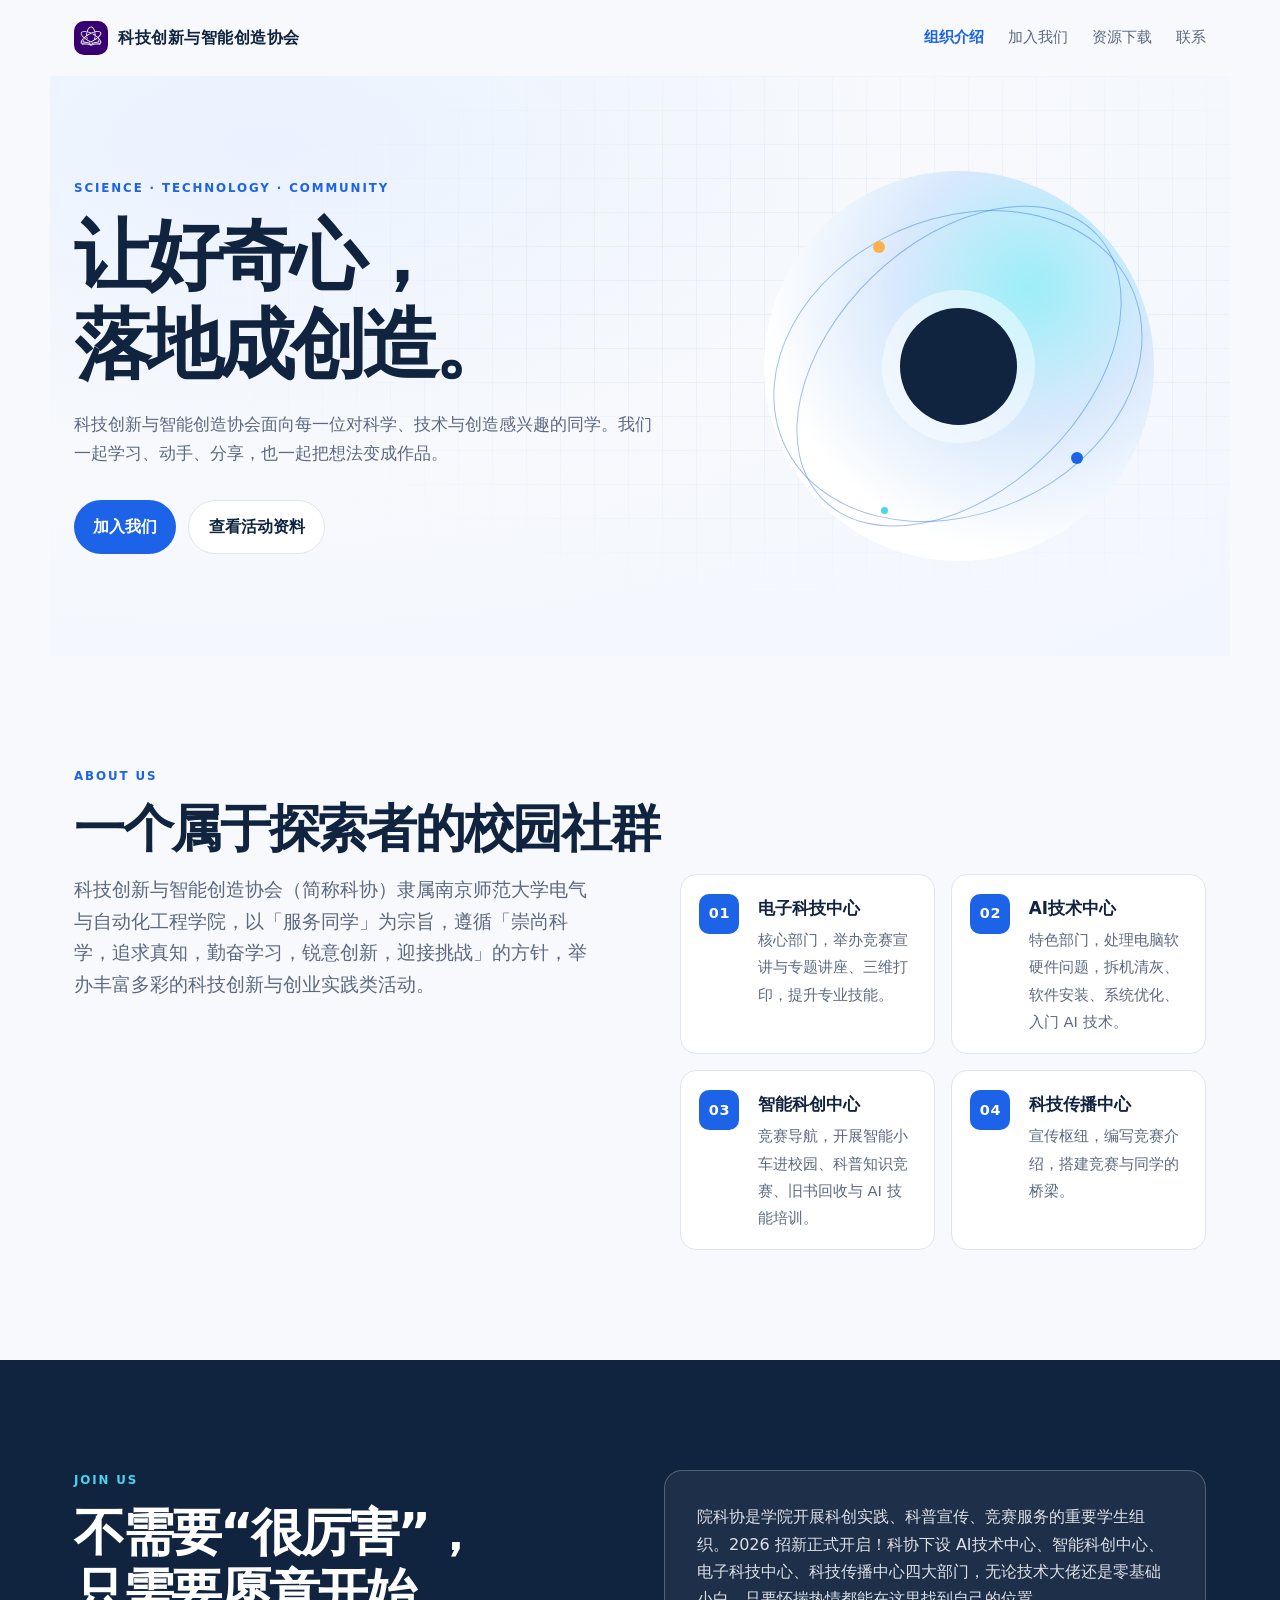
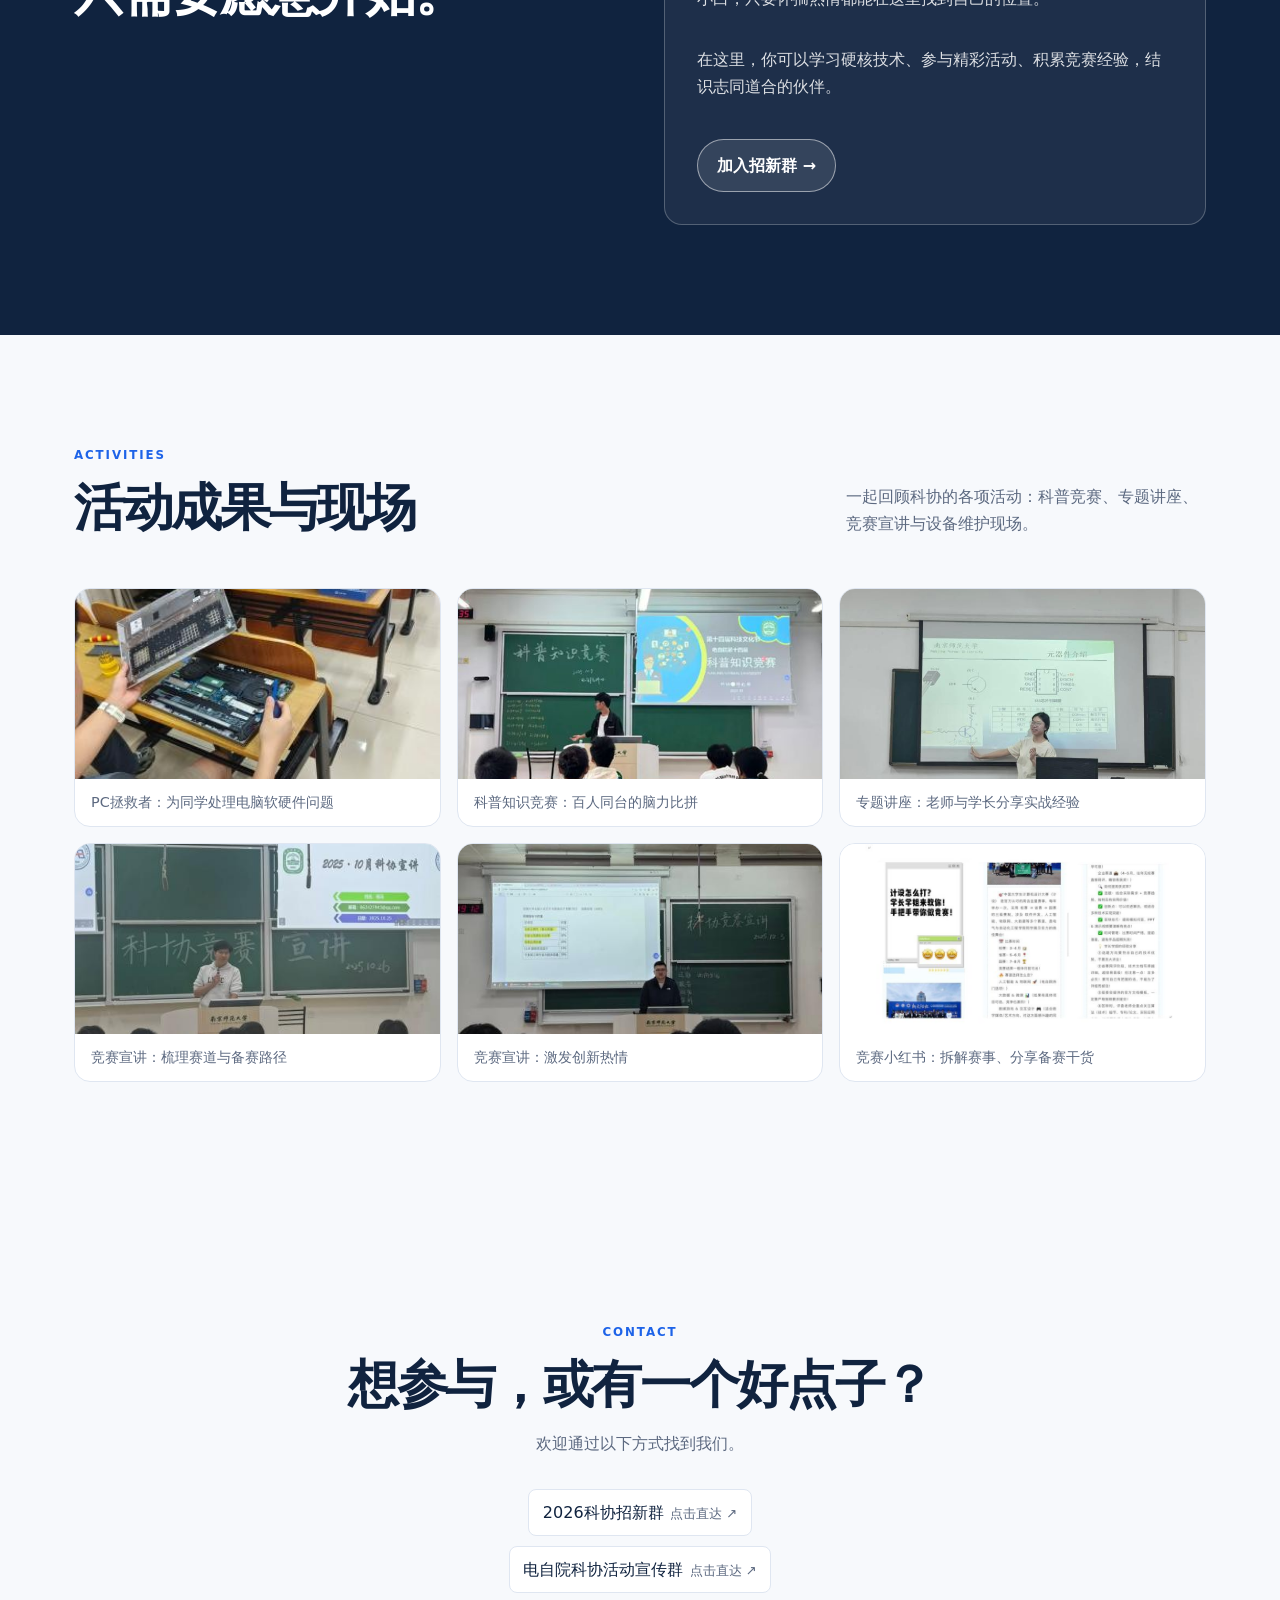
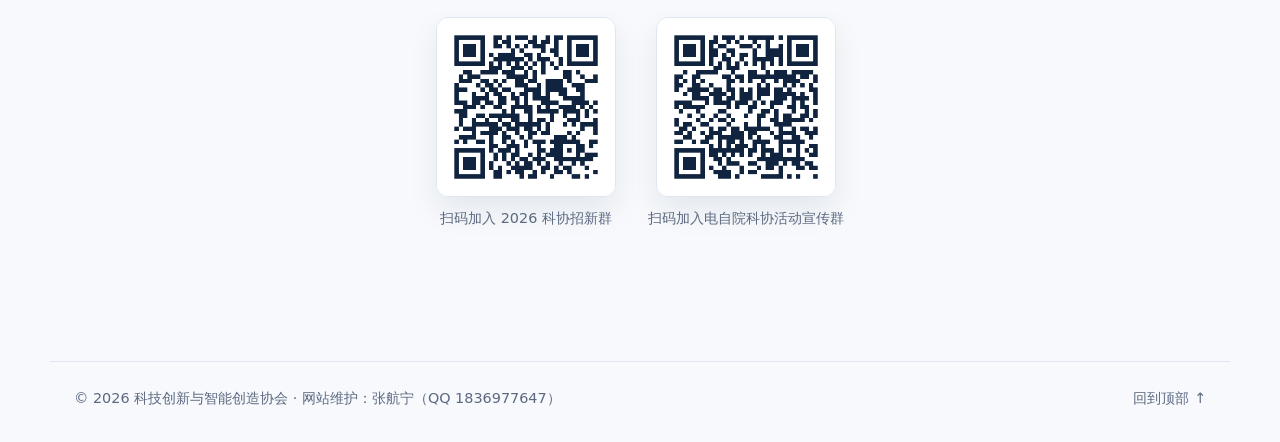
==== commit a8224990: "feat(site): 切换压缩图引用并去掉群号显示 - 照片墙两张大图切换为 _thumb 压缩版（科普知识竞赛、竞赛小红书）。 - 导航 brand-mark 改用 logo-sm.png（68p" ====
--- a/index.html
+++ b/index.html
@@ -24,7 +24,7 @@
     <a class="skip-link" href="#main">跳到主要内容</a>
     <header class="site-header">
       <a class="brand" href="#top" aria-label="科技创新与智能创造协会首页">
-        <img class="brand-mark" src="assets/images/logo.png" alt="科技创新与智能创造协会 Logo" />
+        <img class="brand-mark" src="assets/images/logo-sm.png" alt="科技创新与智能创造协会 Logo" width="34" height="34" decoding="async" />
         <span>科技创新与智能创造协会</span>
       </a>
       <button class="menu-button" type="button" aria-expanded="false" aria-controls="nav">菜单</button>
@@ -90,27 +90,27 @@
         </div>
         <div class="photo-grid">
           <figure class="photo-card">
-            <img src="assets/photos/PC拯救者活动现场.jpg" alt="PC拯救者活动现场" loading="lazy" />
+            <img src="assets/photos/PC拯救者活动现场.jpg" alt="PC拯救者活动现场" loading="lazy" decoding="async" />
             <figcaption>PC拯救者：为同学处理电脑软硬件问题</figcaption>
           </figure>
           <figure class="photo-card">
-            <img src="assets/photos/科普知识竞赛.png" alt="科普知识竞赛现场" loading="lazy" />
+            <img src="assets/photos/科普知识竞赛_thumb.jpg" alt="科普知识竞赛现场" loading="lazy" decoding="async" width="460" height="345" />
             <figcaption>科普知识竞赛：百人同台的脑力比拼</figcaption>
           </figure>
           <figure class="photo-card">
-            <img src="assets/photos/电子焊接大赛专题讲座.jpg" alt="电子焊接大赛专题讲座现场" loading="lazy" />
+            <img src="assets/photos/电子焊接大赛专题讲座.jpg" alt="电子焊接大赛专题讲座现场" loading="lazy" decoding="async" />
             <figcaption>专题讲座：老师与学长分享实战经验</figcaption>
           </figure>
           <figure class="photo-card">
-            <img src="assets/photos/竞赛宣讲1.jpg" alt="竞赛宣讲现场" loading="lazy" />
+            <img src="assets/photos/竞赛宣讲1.jpg" alt="竞赛宣讲现场" loading="lazy" decoding="async" />
             <figcaption>竞赛宣讲：梳理赛道与备赛路径</figcaption>
           </figure>
           <figure class="photo-card">
-            <img src="assets/photos/竞赛宣讲2.jpg" alt="竞赛宣讲现场" loading="lazy" />
+            <img src="assets/photos/竞赛宣讲2.jpg" alt="竞赛宣讲现场" loading="lazy" decoding="async" />
             <figcaption>竞赛宣讲：激发创新热情</figcaption>
           </figure>
           <figure class="photo-card">
-            <img src="assets/photos/竞赛宣传与介绍小红书公众号发布.jpg" alt="竞赛小红书公众号发布" loading="lazy" />
+            <img src="assets/photos/竞赛宣传与介绍小红书公众号发布_thumb.jpg" alt="竞赛小红书公众号发布" loading="lazy" decoding="async" width="800" height="466" />
             <figcaption>竞赛小红书：拆解赛事、分享备赛干货</figcaption>
           </figure>
         </div>
@@ -121,8 +121,8 @@
         <h2>想参与，或有一个好点子？</h2>
         <p>欢迎通过以下方式找到我们。</p>
         <div class="contact-links">
-          <a href="https://qm.qq.com/q/XnoFCh1Di4" target="_blank" rel="noopener noreferrer">2026科协招新群（群号 903526745）<span class="link-hint">点击直达 ↗</span></a>
-          <a href="https://qm.qq.com/q/hEafZMdJ4s" target="_blank" rel="noopener noreferrer">电自院科协活动宣传群（群号 660593320）<span class="link-hint">点击直达 ↗</span></a>
+          <a href="https://qm.qq.com/q/XnoFCh1Di4" target="_blank" rel="noopener noreferrer">2026科协招新群<span class="link-hint">点击直达 ↗</span></a>
+          <a href="https://qm.qq.com/q/hEafZMdJ4s" target="_blank" rel="noopener noreferrer">电自院科协活动宣传群<span class="link-hint">点击直达 ↗</span></a>
         </div>
         <div class="qr-group">
           <figure class="qr-item">
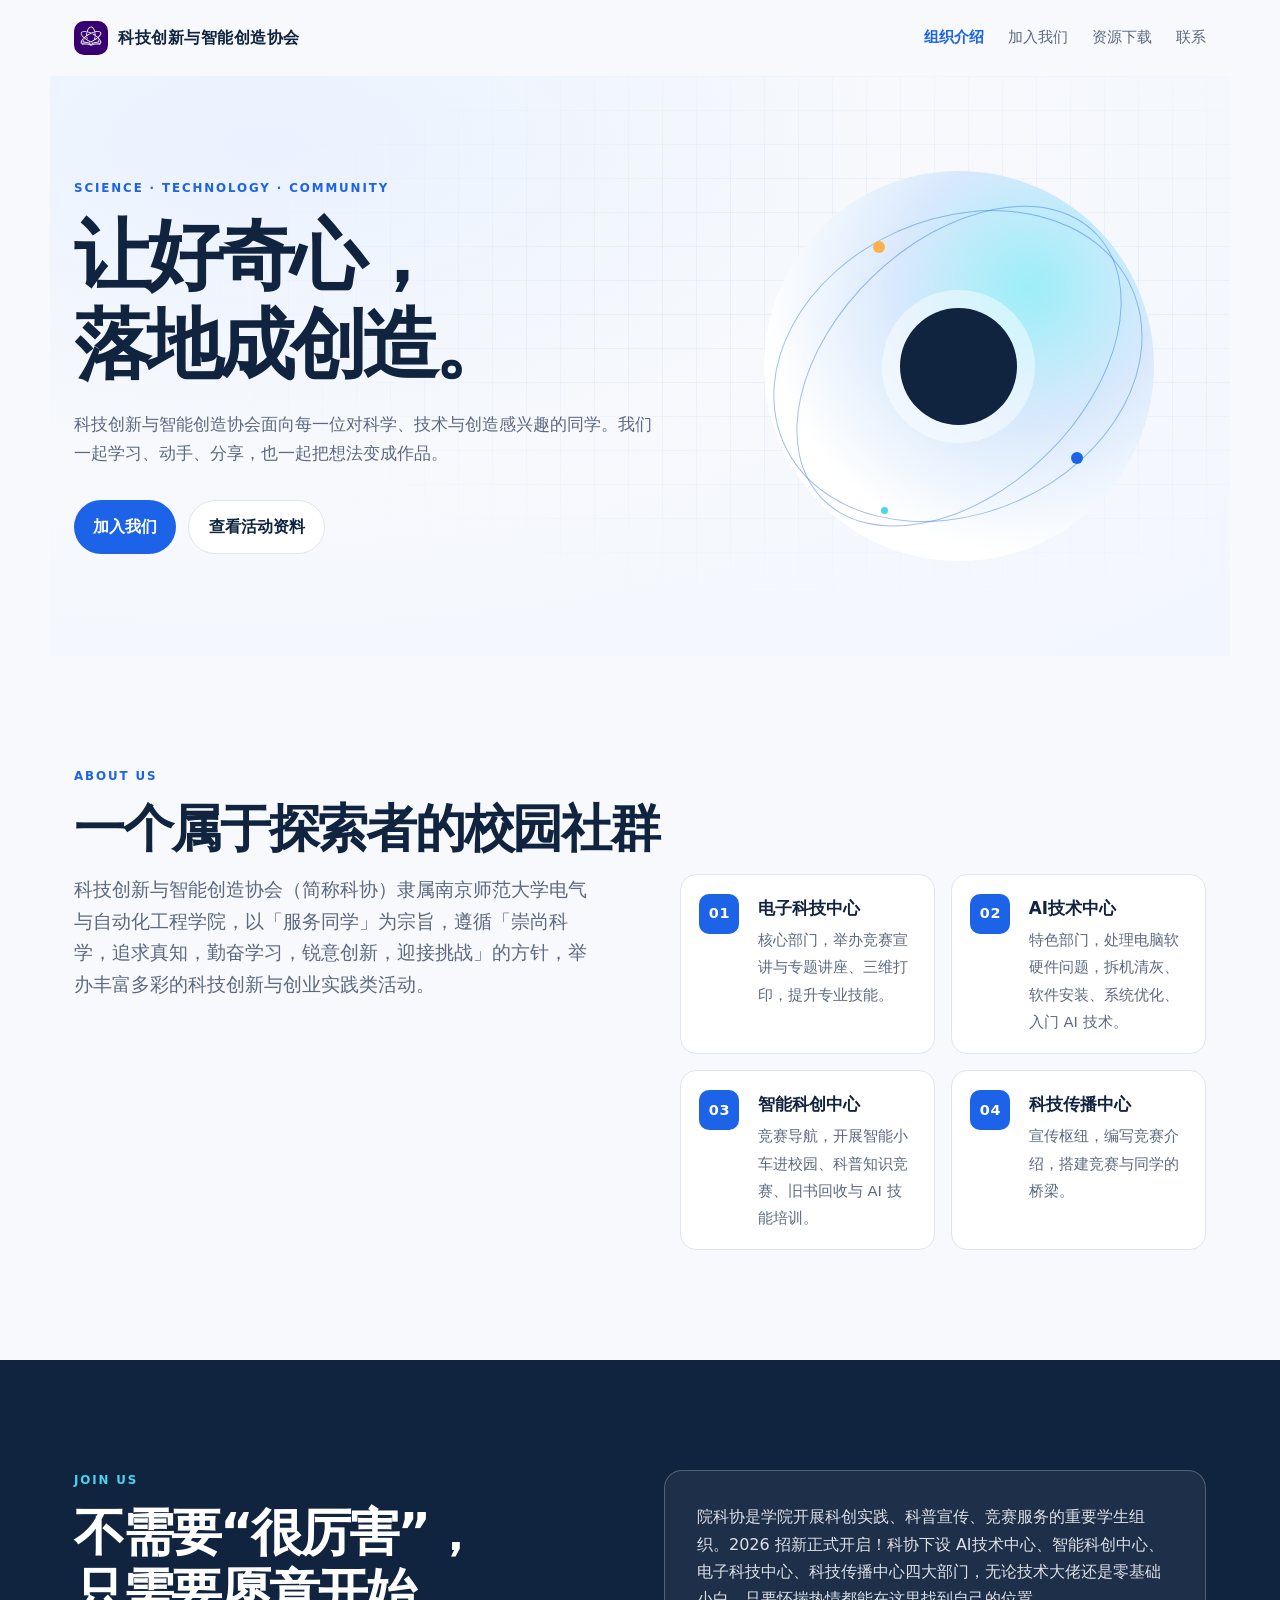
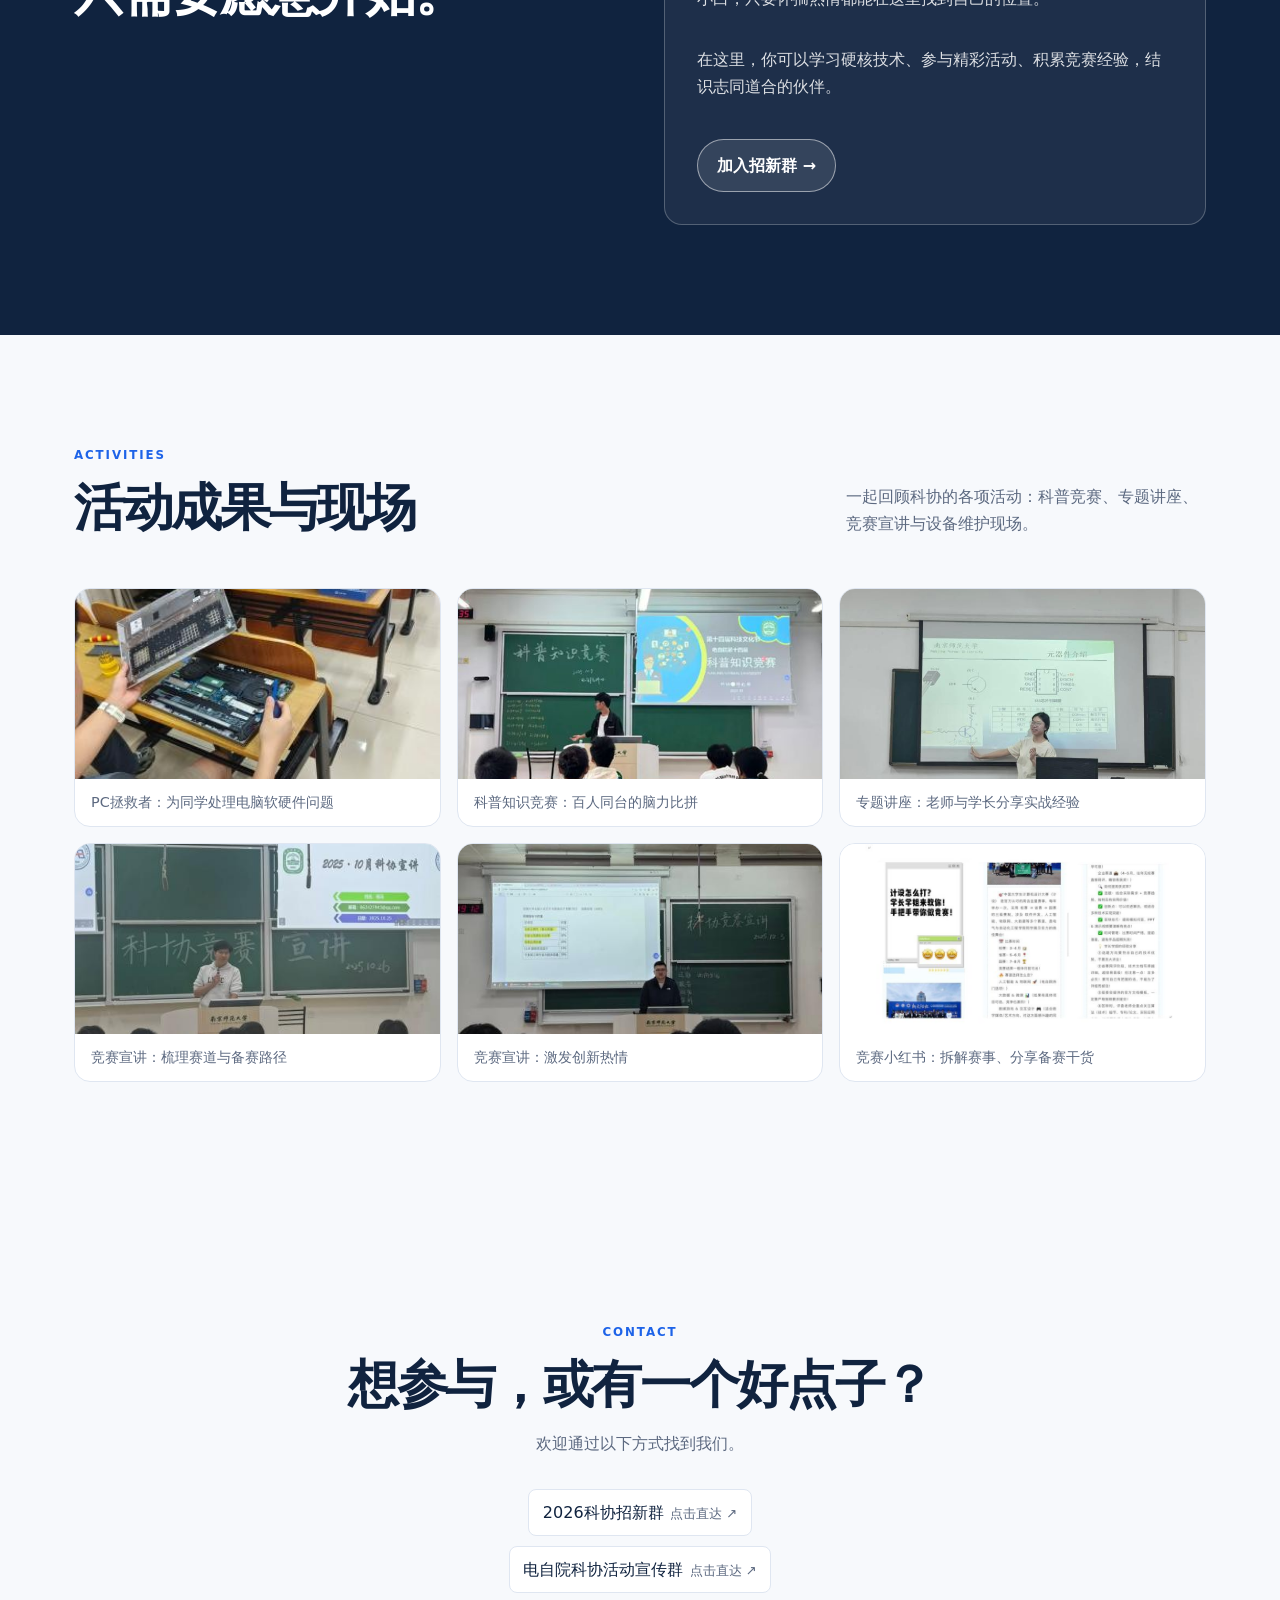
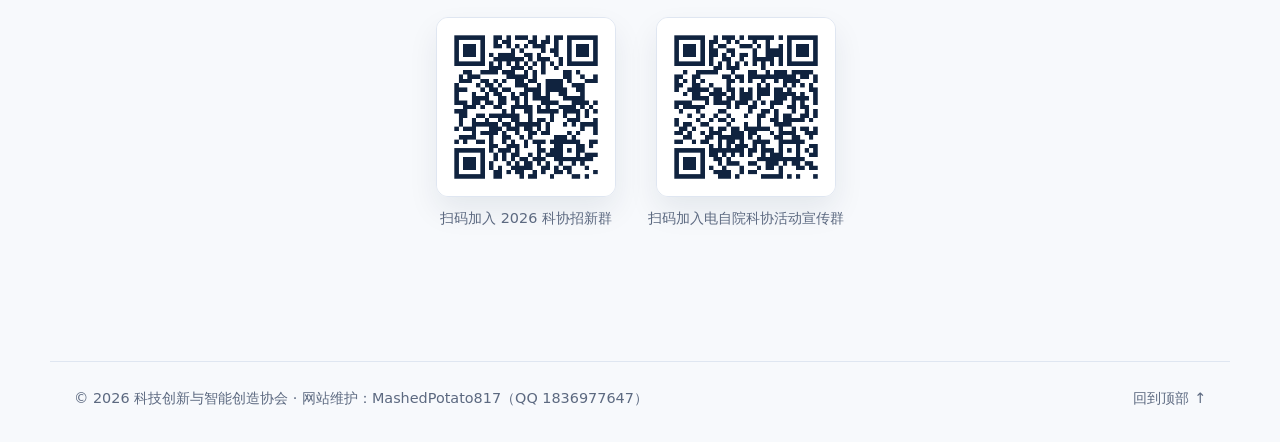
==== commit fa29cfb8: "docs(site): 网站维护人改为GitHub用户名 - index.html 页脚与 docs/kexie-mes 登记：网站维护人由「张航宁」改为 GitHub 用户名 MashedPotat" ====
--- a/index.html
+++ b/index.html
@@ -137,7 +137,7 @@
       </section>
     </main>
 
-    <footer><span>© <span id="year"></span> 科技创新与智能创造协会 · 网站维护：张航宁（QQ 1836977647）</span><a href="#top">回到顶部 ↑</a></footer>
+    <footer><span>© <span id="year"></span> 科技创新与智能创造协会 · 网站维护：MashedPotato817（QQ 1836977647）</span><a href="#top">回到顶部 ↑</a></footer>
     <script src="script.js"></script>
   </body>
 </html>
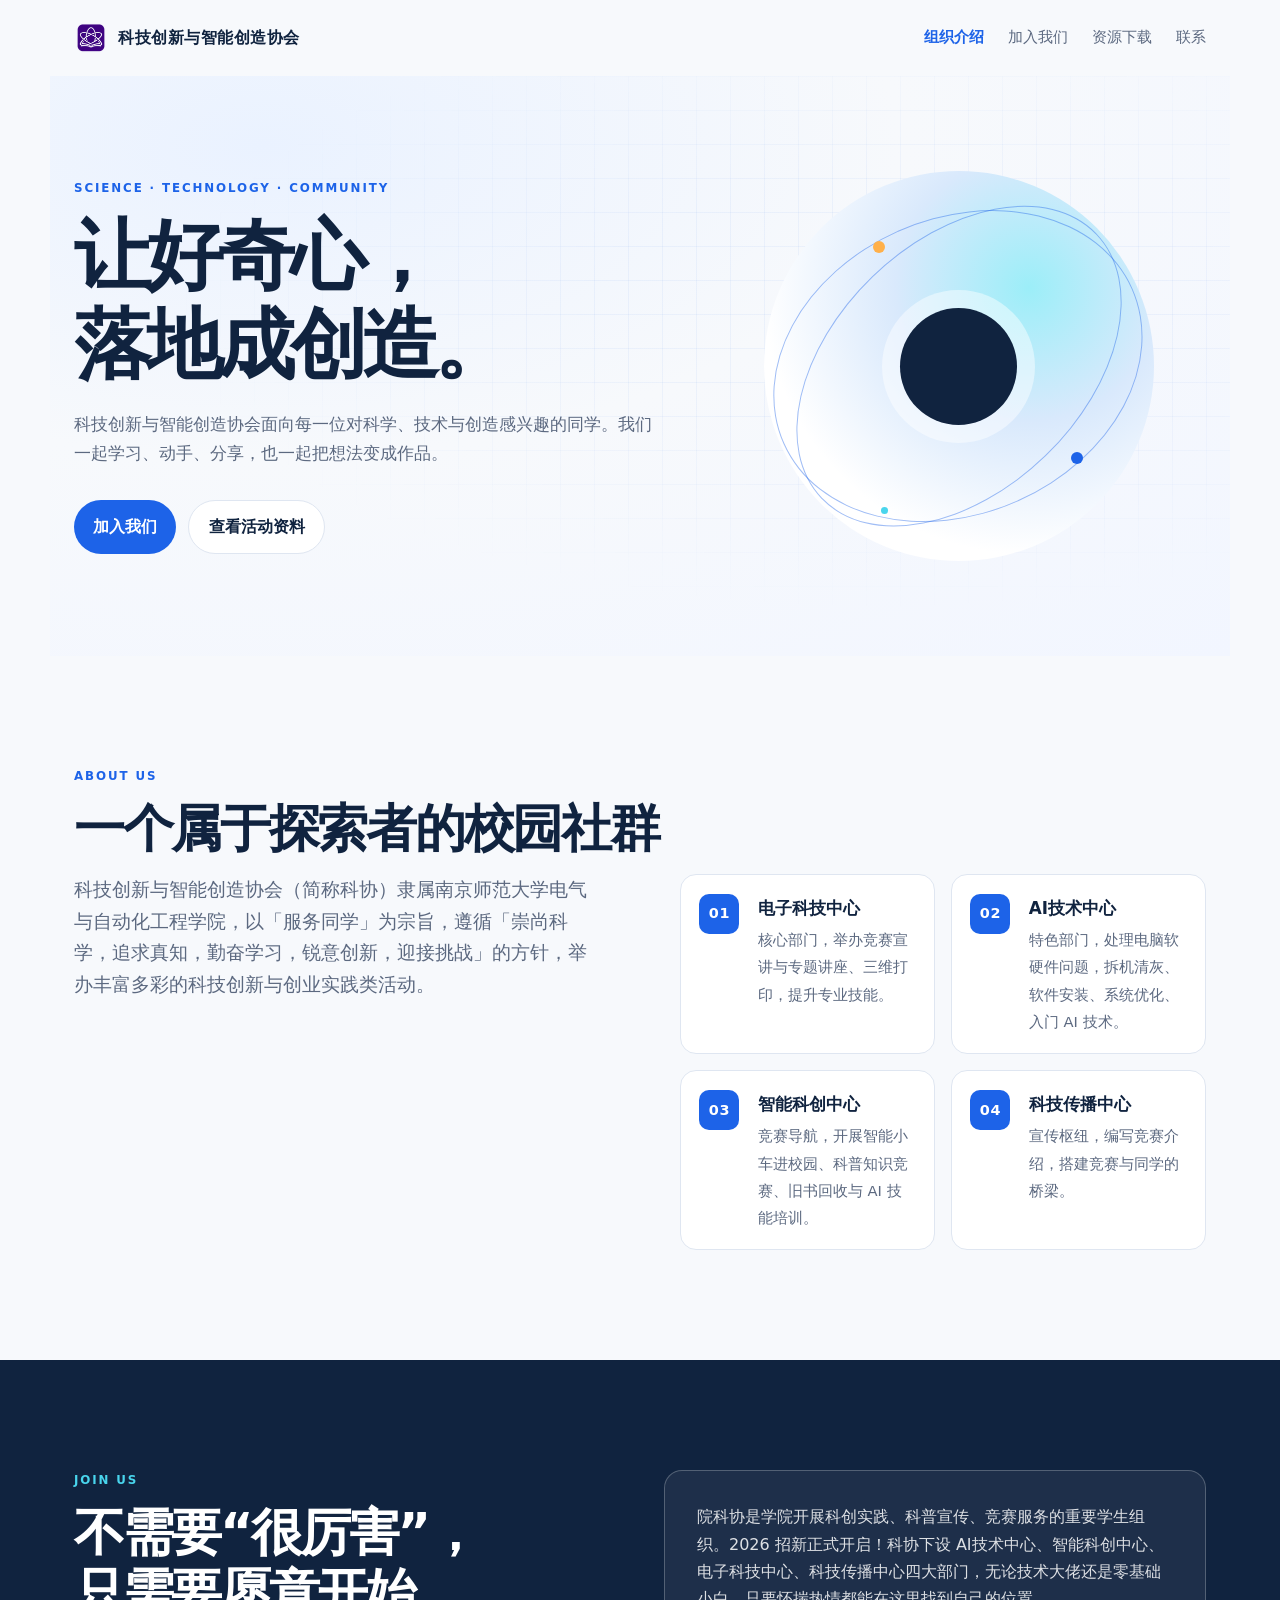
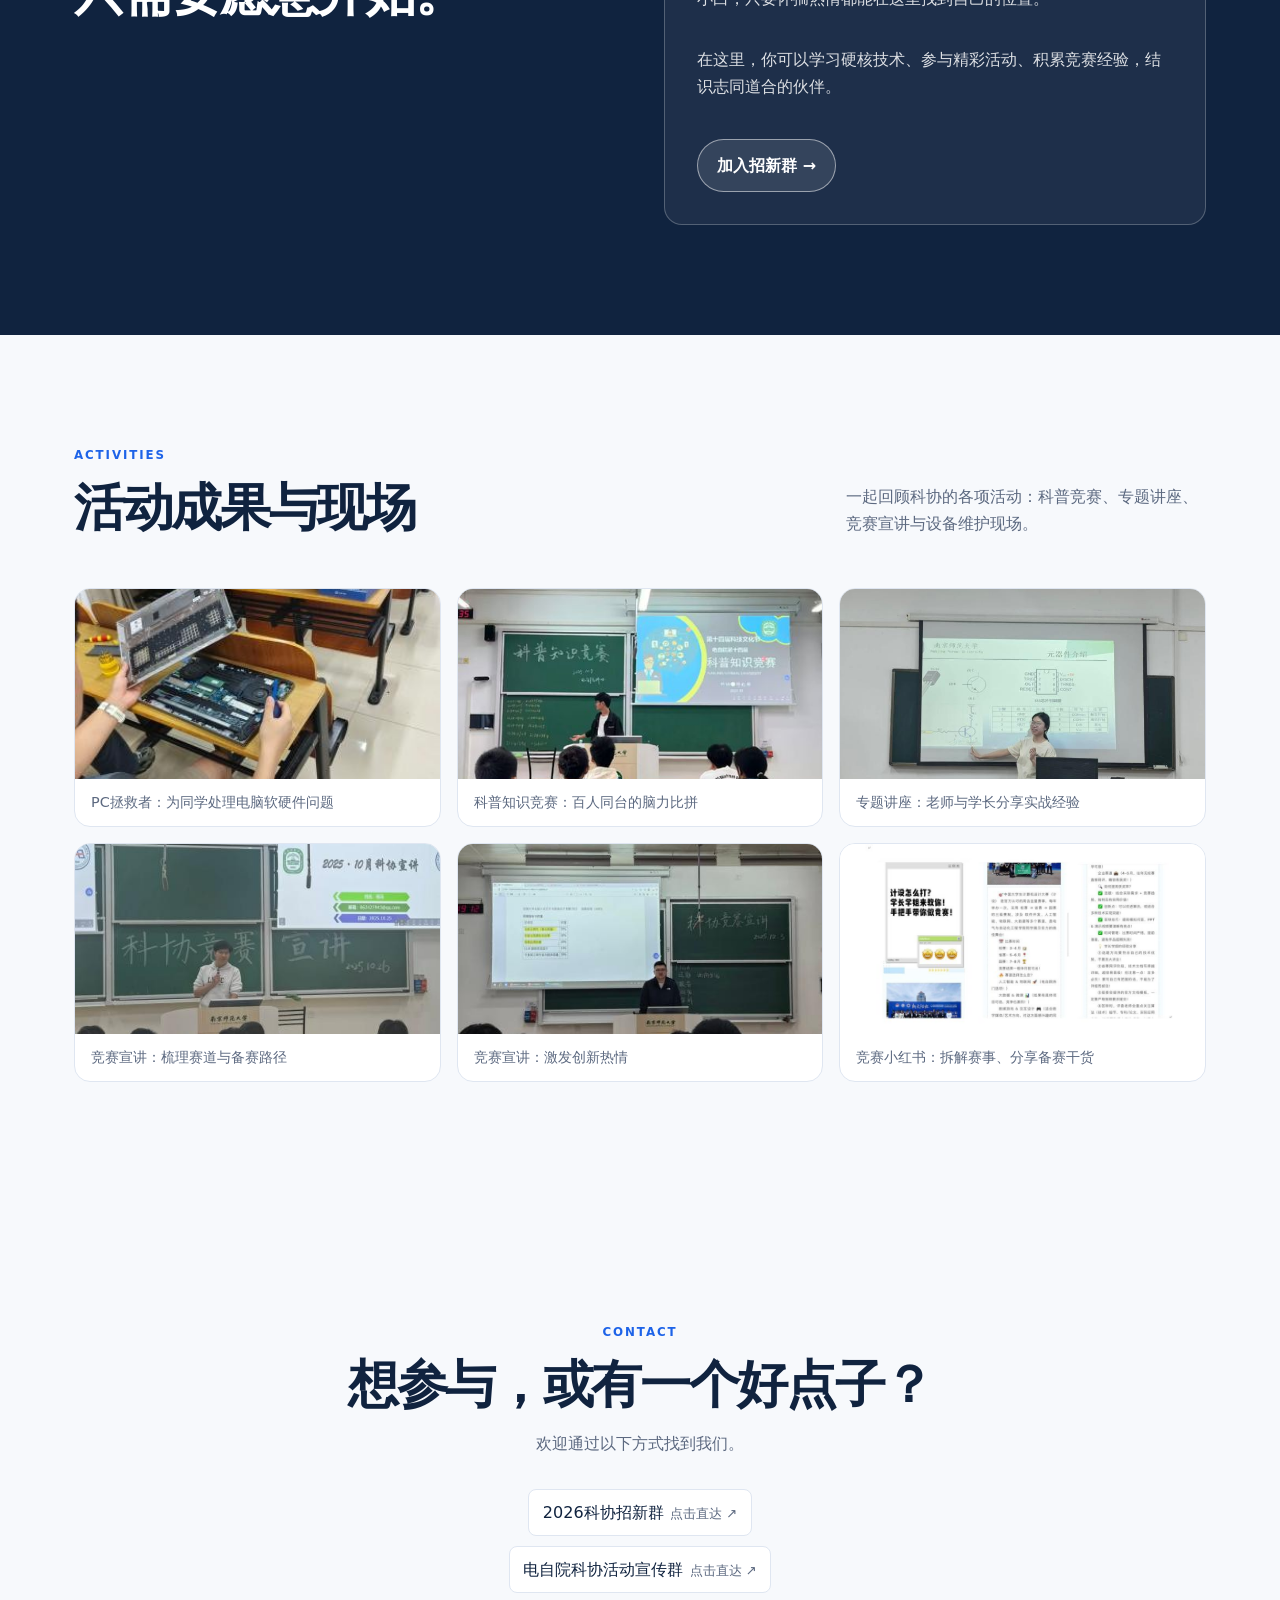
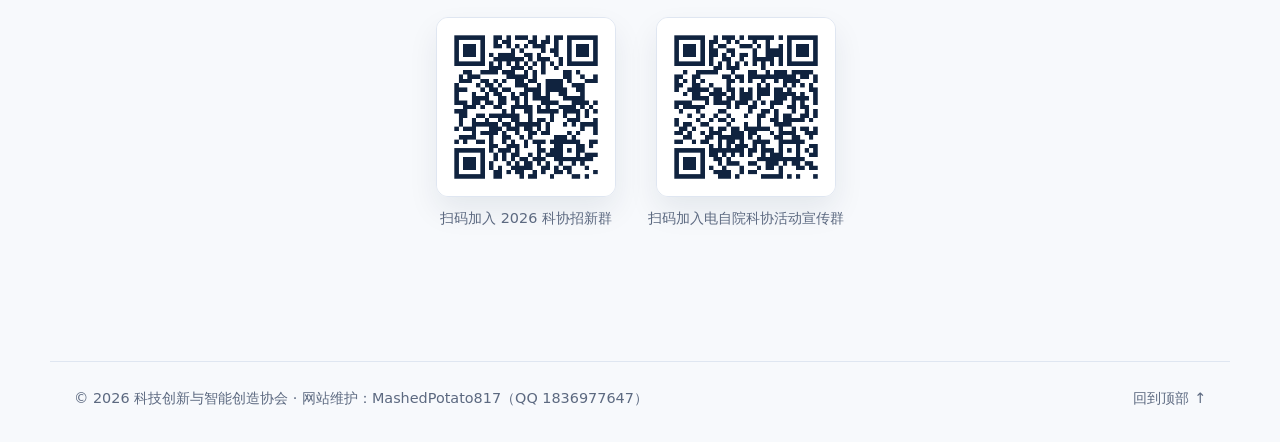
==== commit 07c4b826: "fix(site): 更新导航Logo引用为圆角版 - brand-mark 引用由已删除的 logo-sm.png 改为 logo-kexie-sm.png（圆角版小图）。" ====
--- a/index.html
+++ b/index.html
@@ -24,7 +24,7 @@
     <a class="skip-link" href="#main">跳到主要内容</a>
     <header class="site-header">
       <a class="brand" href="#top" aria-label="科技创新与智能创造协会首页">
-        <img class="brand-mark" src="assets/images/logo-sm.png" alt="科技创新与智能创造协会 Logo" width="34" height="34" decoding="async" />
+        <img class="brand-mark" src="assets/images/logo-kexie-sm.png" alt="科技创新与智能创造协会 Logo" width="34" height="34" decoding="async" />
         <span>科技创新与智能创造协会</span>
       </a>
       <button class="menu-button" type="button" aria-expanded="false" aria-controls="nav">菜单</button>
--- a/styles.css
+++ b/styles.css
@@ -76,6 +76,10 @@
 @media (prefers-reduced-motion: reduce) {
   .section.js-reveal { opacity: 1; transform: none; transition: none; }
 }
+.lite .section.js-reveal { opacity: 1; transform: none; transition: none; }
+.lite .star { animation: none; }
+.lite .hero-orbit { background: linear-gradient(180deg, #d9e9fc, #fff); }
+.lite .orbit-core { box-shadow: none; }
 
 .menu-button {
   display: none;
